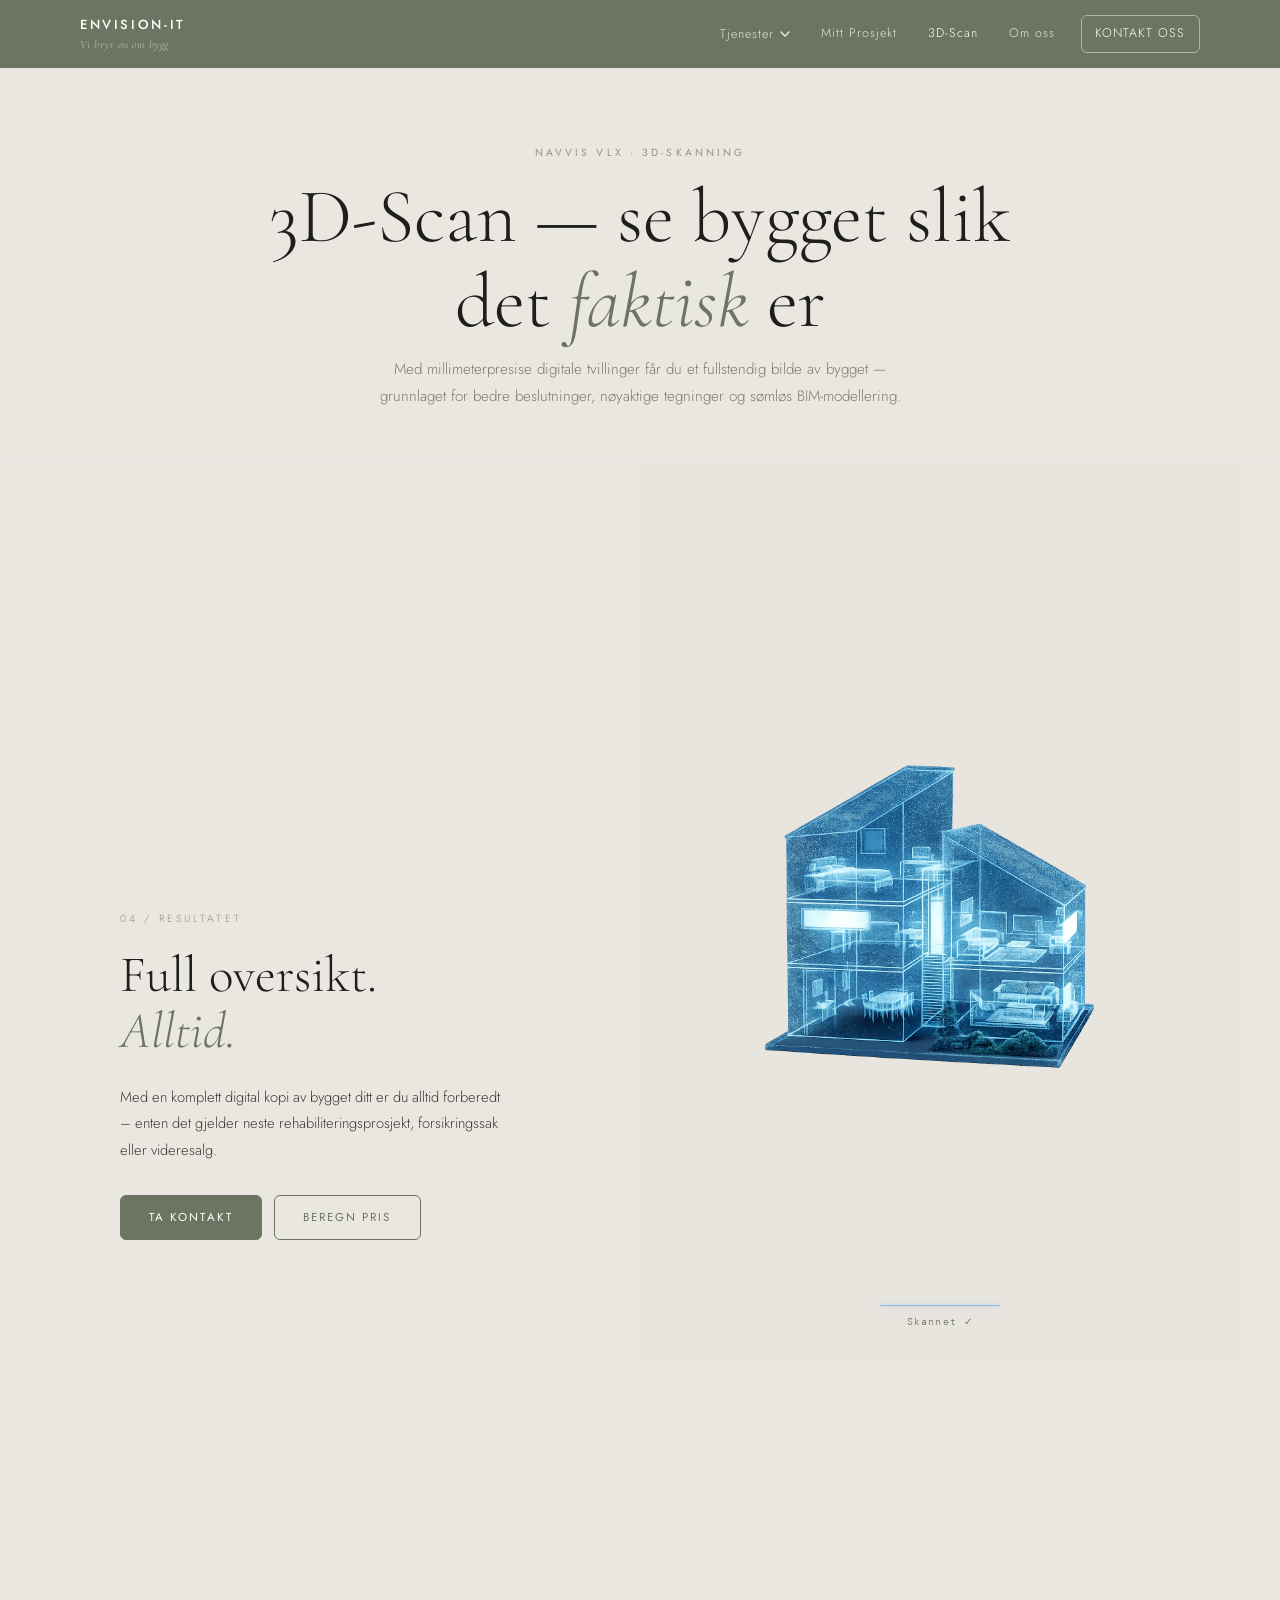
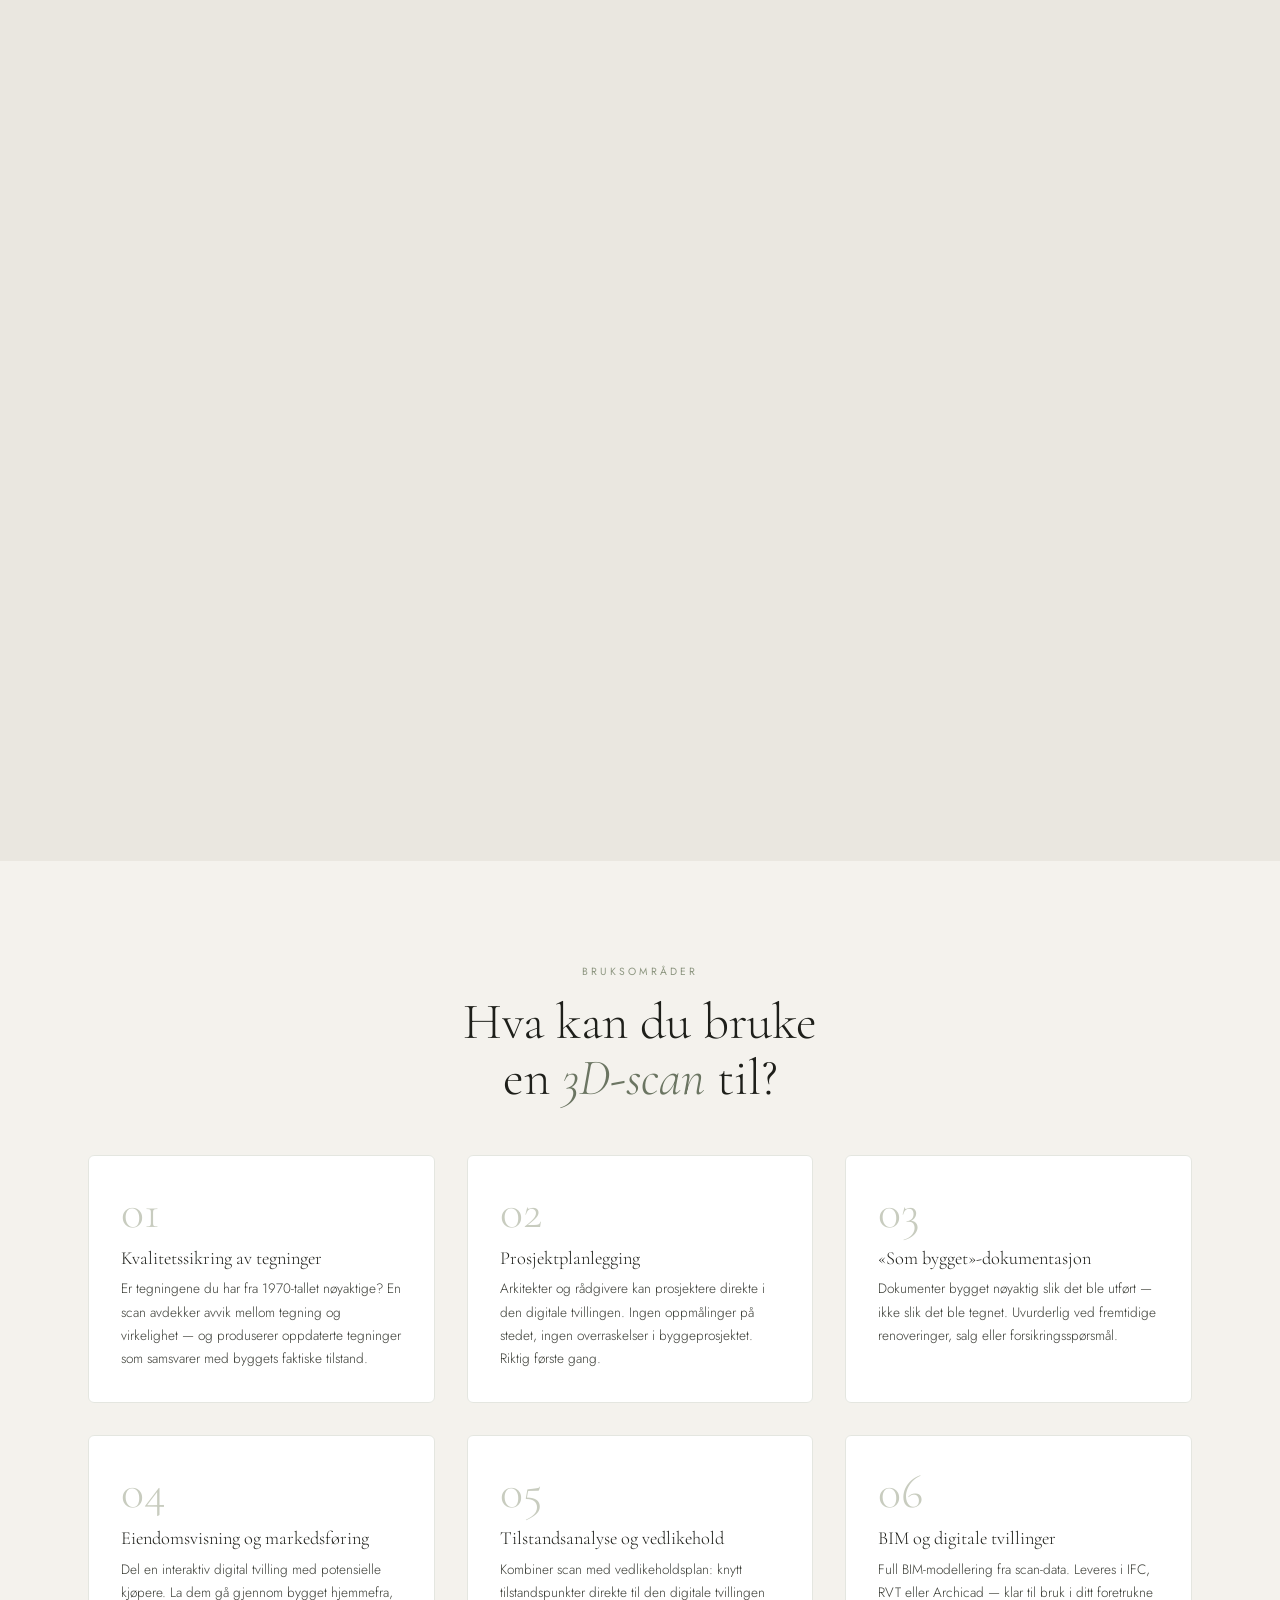
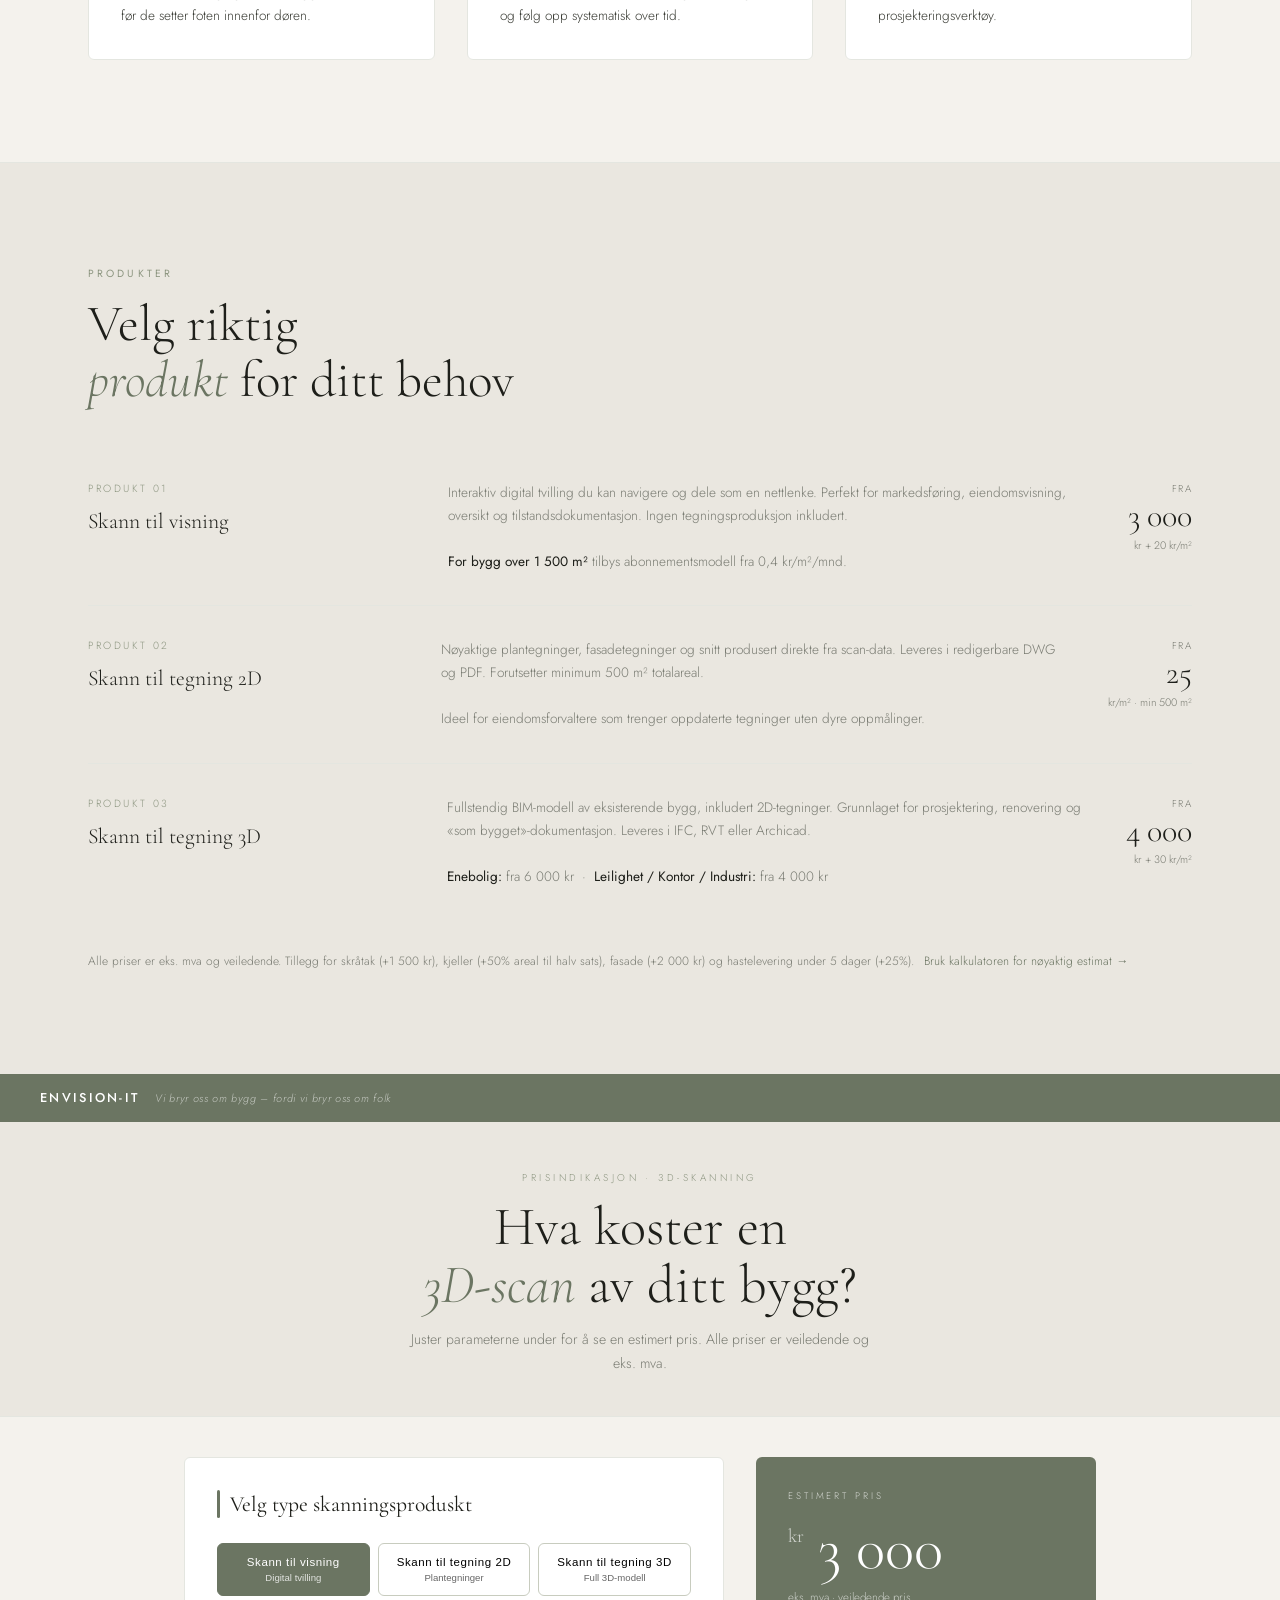
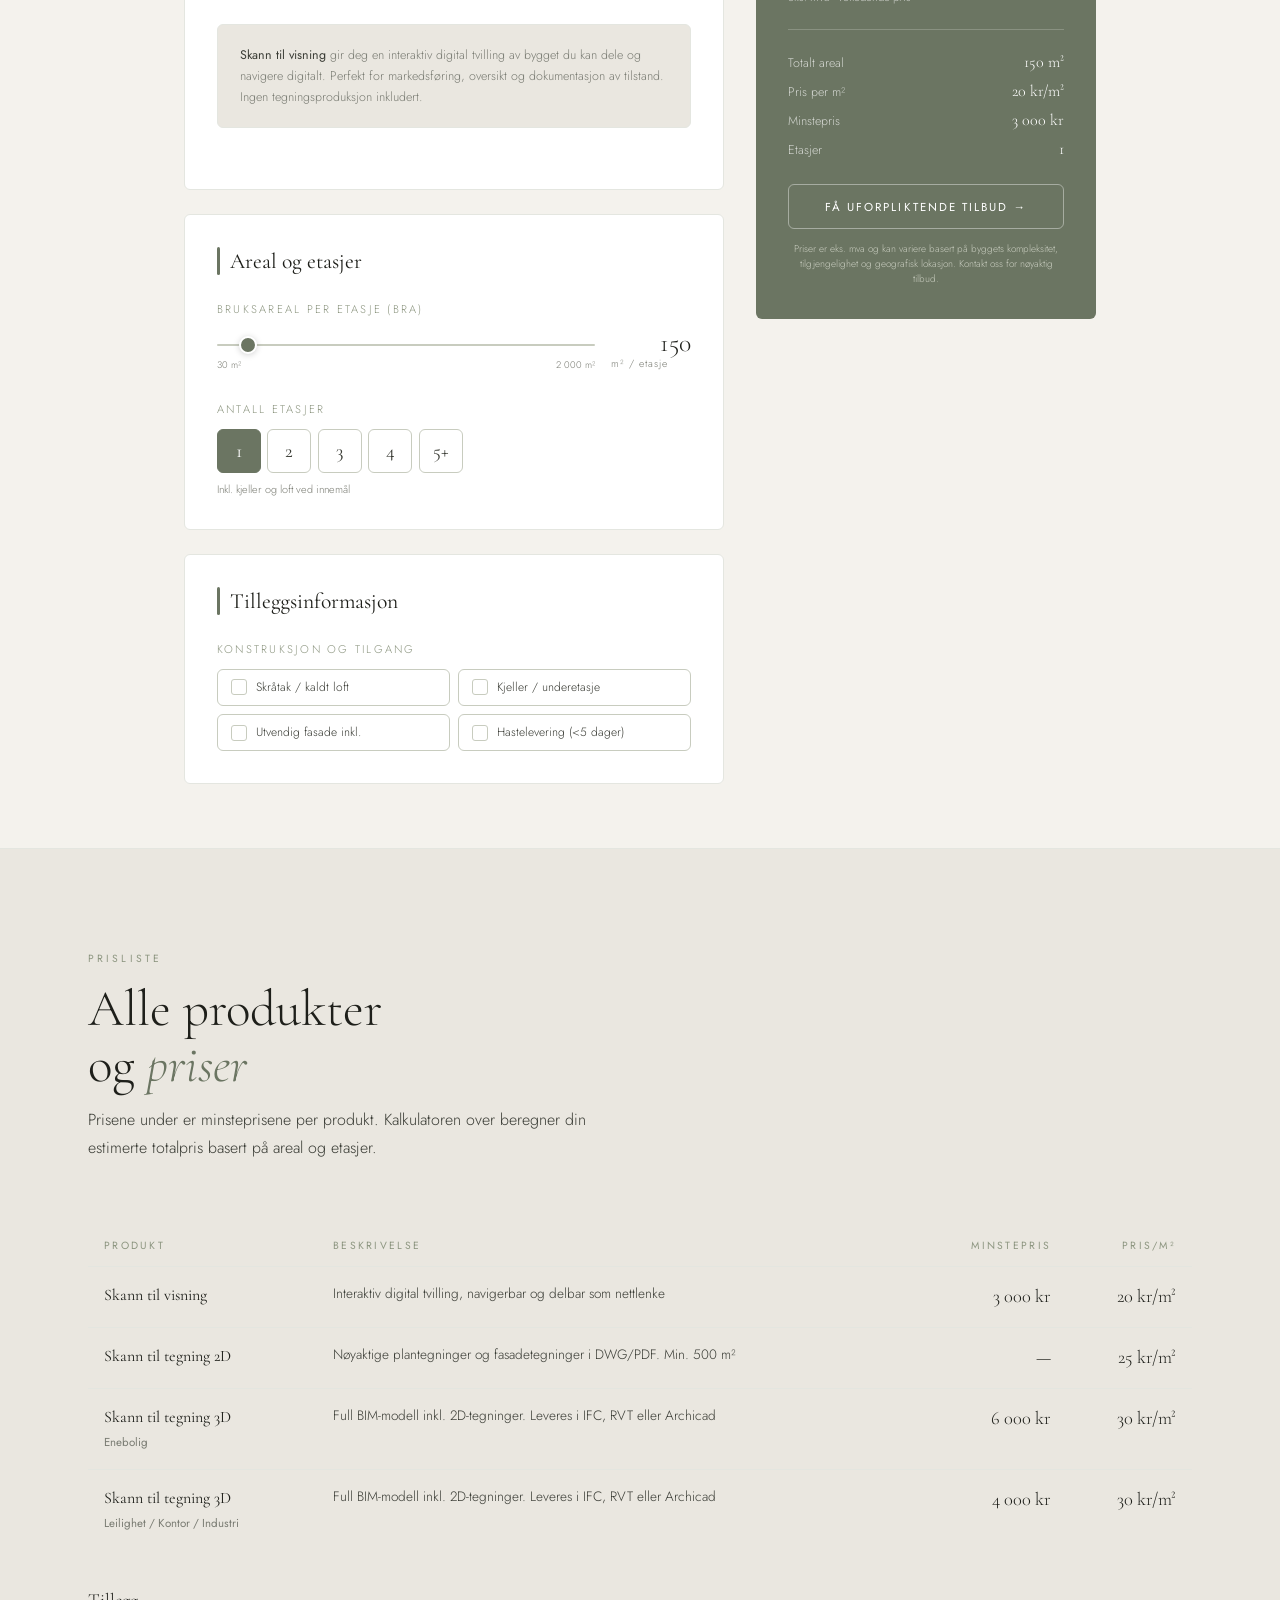
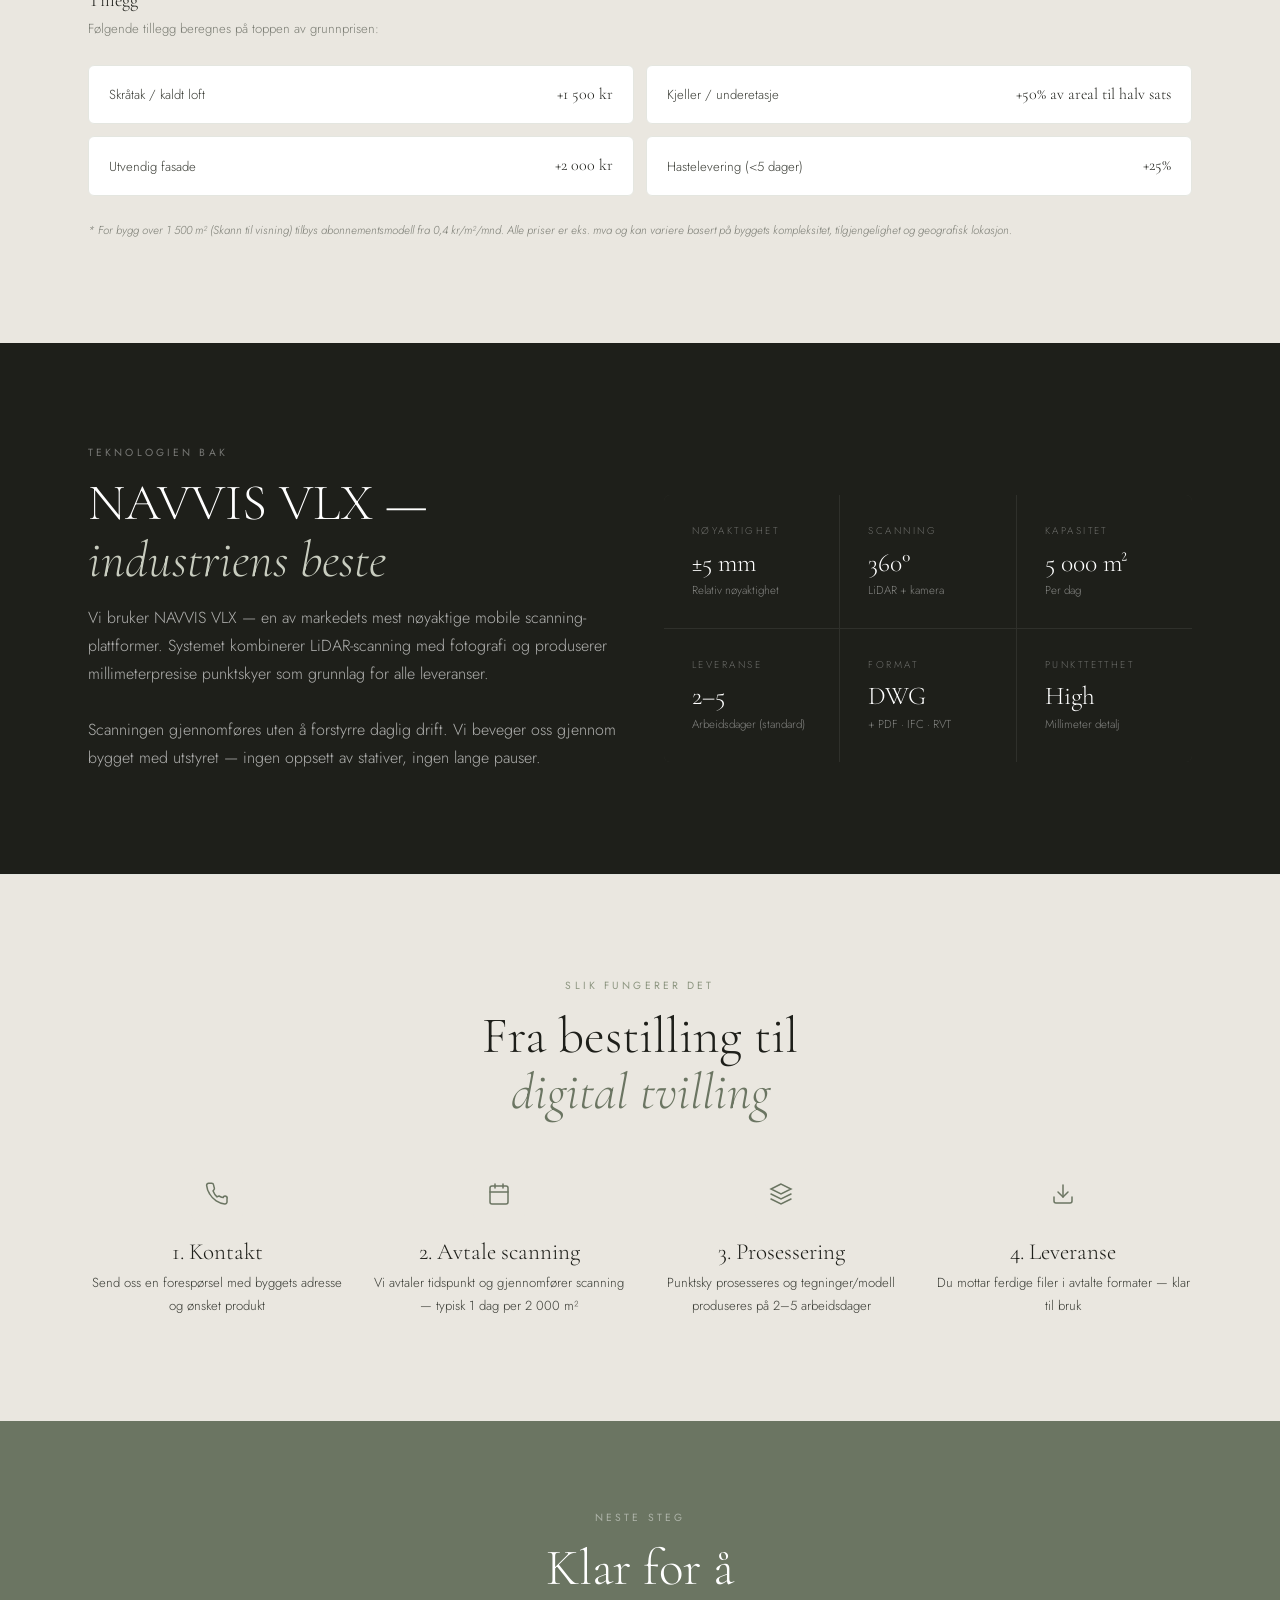
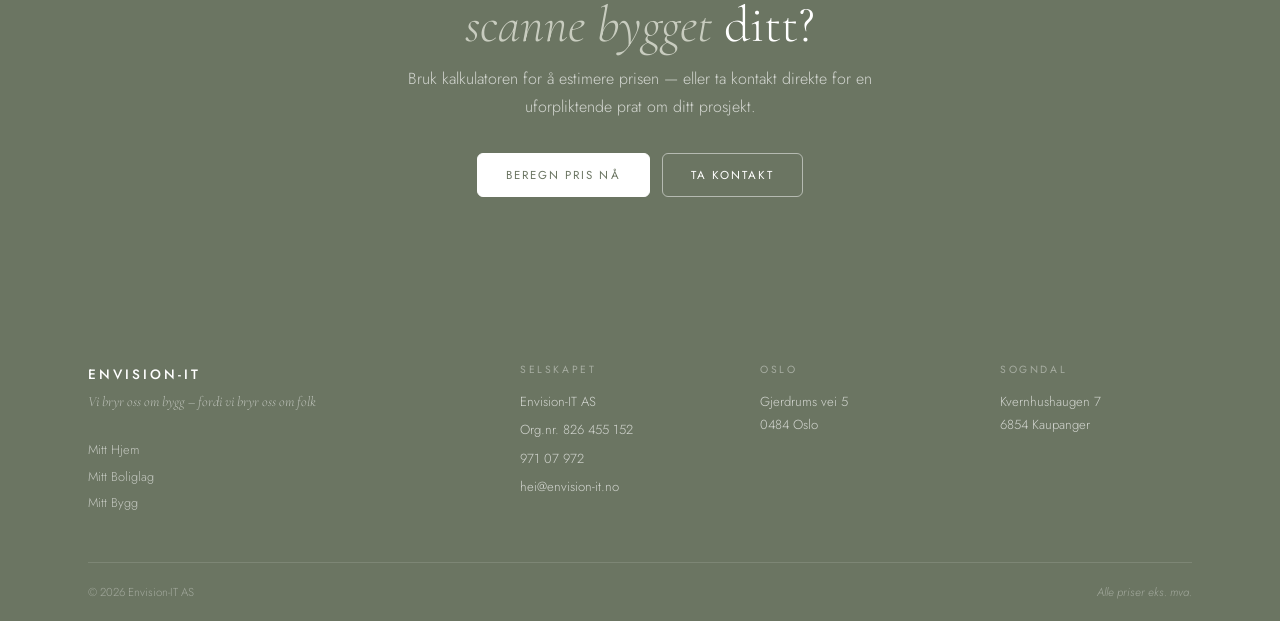
==== 3d-scan.html @ 505b86bf "feat: add mitt-prosjekt.html + 5 site-wide fixes - New full page: /mitt-prosjekt.html (dark hero, 3 " ====
<!DOCTYPE html>
<html lang="no">
<head>
<meta charset="UTF-8">
<meta name="viewport" content="width=device-width, initial-scale=1.0">
<title>3D-Scan — Envision-IT</title>
<meta name="description" content="Envision-IT tilbyr 3D-scanning med NAVVIS VLX — millimeterpresise digitale tvillinger for visning, 2D-tegninger og full BIM-modellering.">
<link rel="canonical" href="https://envision-it.no/3d-scan">
<meta property="og:type" content="website">
<meta property="og:url" content="https://envision-it.no/3d-scan">
<meta property="og:title" content="3D-Scan — Envision-IT">
<meta property="og:description" content="Envision-IT tilbyr 3D-scanning med NAVVIS VLX — millimeterpresise digitale tvillinger for visning, 2D-tegninger og full BIM-modellering.">
<meta property="og:image" content="https://envision-it.no/assets/og-image.jpg">
<link rel="preconnect" href="https://fonts.googleapis.com">
<link rel="preconnect" href="https://fonts.gstatic.com" crossorigin>
<link rel="stylesheet" href="css/global.css">
<style>
body { padding-top: var(--nav-h); }

/* ── PAGE HEADER ─────────────────────────────────────────────── */
.scan-page-header {
  background: var(--cream-dark);
  border-bottom: 1px solid var(--sage-bg);
  padding: clamp(3rem, 6vw, 5rem) var(--gutter) clamp(2rem, 4vw, 3.5rem);
  text-align: center;
}

.scan-page-header h1 { margin-bottom: 0.75rem; }

.scan-page-header p {
  max-width: 560px;
  margin-inline: auto;
  font-size: 0.95rem;
  color: var(--muted);
}

/* ── MORPH / SCROLL SECTION ──────────────────────────────────── */
.morph-section {
  position: relative;
  height: 400vh;
  background: var(--cream-dark);
}

.morph-sticky {
  position: sticky;
  top: 0;
  height: 100vh;
  display: grid;
  grid-template-columns: 1fr 1fr;
  overflow: hidden;
  max-width: 1200px;
  margin-inline: auto;
}

.morph-text {
  display: flex;
  align-items: center;
  padding: 5rem 4rem 5rem 5rem;
  position: relative;
  z-index: 2;
}

.morph-panels { position: relative; width: 100%; }

.morph-panel {
  position: absolute;
  top: 0; left: 0; right: 0;
  opacity: 0;
  transform: translateY(30px);
  transition: opacity 0.6s ease, transform 0.6s ease;
  pointer-events: none;
}

.morph-panel.active {
  opacity: 1;
  transform: translateY(0);
  pointer-events: auto;
}

.morph-step {
  font-size: 0.65rem;
  letter-spacing: 0.3em;
  text-transform: uppercase;
  color: var(--sage-light);
  margin-bottom: 1.2rem;
}

.morph-title {
  font-size: clamp(2rem, 4vw, 3.2rem);
  margin-bottom: 1.5rem;
}

.morph-body {
  font-size: 0.92rem;
  color: var(--mid);
  line-height: 1.8;
  max-width: 380px;
  margin-bottom: 1.5rem;
}

.morph-list {
  list-style: none;
  display: flex;
  flex-direction: column;
  gap: 0.6rem;
}

.morph-list li {
  font-size: 0.85rem;
  color: var(--mid);
  display: flex;
  align-items: flex-start;
  gap: 0.7rem;
  line-height: 1.5;
}

.morph-list li::before {
  content: '→';
  color: var(--sage);
  font-size: 0.8rem;
  flex-shrink: 0;
  margin-top: 0.1rem;
}

.morph-image-side {
  position: relative;
  background: #e8e5df;
  display: flex;
  align-items: center;
  justify-content: center;
  overflow: hidden;
}

.morph-img-wrap {
  position: relative;
  width: 85%;
  max-width: 520px;
  aspect-ratio: 4/3;
}

.morph-img-solid,
.morph-img-cloud {
  position: absolute;
  inset: 0;
  width: 100%;
  height: 100%;
  object-fit: contain;
  border-radius: 4px;
}

.morph-img-solid { opacity: 1; transition: opacity 0.05s linear; }
.morph-img-cloud { opacity: 0; transition: opacity 0.05s linear; }

#scanLine {
  position: absolute;
  left: 0; right: 0;
  height: 6px;
  background: linear-gradient(90deg,
    transparent 0%,
    rgba(100,180,255,0.3) 15%,
    rgba(100,180,255,1) 50%,
    rgba(100,180,255,0.3) 85%,
    transparent 100%);
  box-shadow:
    0 0 8px 2px rgba(100,180,255,0.9),
    0 0 40px 8px rgba(100,180,255,0.5),
    0 0 80px 20px rgba(100,180,255,0.2);
  opacity: 0;
  pointer-events: none;
  z-index: 10;
}
#scanLine::after {
  content: '';
  position: absolute;
  top: 6px; left: 0; right: 0;
  height: 80px;
  background: linear-gradient(180deg, rgba(100,180,255,0.2), transparent);
  pointer-events: none;
}

/* ── SCAN PROGRESS BAR ───────────────────────────────────────── */
.scan-progress {
  position: absolute;
  bottom: 2rem;
  left: 50%;
  transform: translateX(-50%);
  z-index: 4;
  display: flex;
  flex-direction: column;
  align-items: center;
  gap: 0.5rem;
  opacity: 0;
  transition: opacity 0.4s;
  pointer-events: none;
}
.scan-progress.visible { opacity: 1; }
.progress-track {
  width: 120px;
  height: 1px;
  background: rgba(107,117,98,0.3);
  position: relative;
}
.progress-fill {
  height: 100%;
  background: rgba(100,180,255,0.7);
  width: 0%;
  transition: width 0.05s linear;
  box-shadow: 0 0 6px rgba(100,180,255,0.5);
}
.progress-label {
  font-size: 0.6rem;
  letter-spacing: 0.12em;
  color: var(--sage);
  font-family: 'DM Mono', monospace;
}

/* ── POINTCLOUD GLOW KEYFRAME ────────────────────────────────── */
@keyframes cloudGlow {
  0%, 100% { filter: drop-shadow(0 0 12px rgba(100,180,255,0.5)); }
  50%       { filter: drop-shadow(0 0 40px rgba(100,180,255,0.9)); }
}
.morph-img-cloud.active { animation: cloudGlow 3s ease infinite; }

@media (max-width: 860px) {
  .morph-sticky {
    grid-template-columns: 1fr;
    grid-template-rows: auto 1fr;
  }
  .morph-image-side {
    display: flex;
    height: 35vw;
    max-height: 240px;
    order: -1;
    flex-shrink: 0;
  }
  .morph-img-wrap {
    width: 70%;
    max-width: 320px;
  }
  .scan-progress { bottom: 0.5rem; }
  .morph-text { padding: 2rem 1.5rem; }
}

/* ── USE CASES ────────────────────────────────────────────────── */
.use-cases {
  background: var(--cream);
}

.use-case-card {
  background: var(--white);
  border: 1px solid var(--sage-bg);
  border-radius: var(--radius);
  padding: 2rem;
  transition: box-shadow var(--transition), transform var(--transition);
}

.use-case-card:hover {
  box-shadow: 0 8px 32px rgba(30,31,26,0.08);
  transform: translateY(-3px);
}

.use-case-card__number {
  font-family: 'Cormorant Garamond', serif;
  font-size: 3rem;
  font-weight: 300;
  color: var(--sage-pale);
  line-height: 1;
  margin-bottom: 0.75rem;
}

.use-case-card h3 {
  font-size: 1.15rem;
  margin-bottom: 0.6rem;
}

.use-case-card p {
  font-size: 0.85rem;
  line-height: 1.7;
}

/* ── PRODUCTS ─────────────────────────────────────────────────── */
.products-section { background: var(--cream-dark); border-top: 1px solid var(--sage-bg); }

.product-row {
  display: grid;
  grid-template-columns: 1fr 2fr auto;
  align-items: start;
  gap: 1.5rem 2.5rem;
  padding: 2rem 0;
  border-bottom: 1px solid var(--sage-bg);
}
.product-row:last-child { border-bottom: none; }

.product-row__tag {
  font-size: 0.65rem;
  letter-spacing: 0.25em;
  text-transform: uppercase;
  color: var(--sage-light);
  margin-bottom: 0.4rem;
  display: block;
}

.product-row__name {
  font-family: 'Cormorant Garamond', serif;
  font-size: 1.35rem;
  font-weight: 300;
  color: var(--dark);
}

.product-row__desc {
  font-size: 0.85rem;
  color: var(--muted);
  line-height: 1.7;
}

.product-row__price {
  text-align: right;
  flex-shrink: 0;
}

.product-row__price-from {
  font-size: 0.62rem;
  color: var(--muted);
  text-transform: uppercase;
  letter-spacing: 0.15em;
  display: block;
  margin-bottom: 0.2rem;
}

.product-row__price-amount {
  font-family: 'Cormorant Garamond', serif;
  font-size: 2rem;
  font-weight: 300;
  color: var(--dark);
  line-height: 1;
}

.product-row__price-unit {
  font-size: 0.68rem;
  color: var(--muted);
  display: block;
  margin-top: 0.2rem;
}

@media (max-width: 720px) {
  .product-row { grid-template-columns: 1fr; }
  .product-row__price { text-align: left; }
}

/* ── CALCULATOR EMBED ────────────────────────────────────────── */
.calc-section { background: var(--cream); }

.calc-embed {
  width: 100%;
  border: none;
  display: block;
  min-height: 900px;
}

/* ── PRICING TABLE ───────────────────────────────────────────── */
.pricing-table-section { background: var(--cream-dark); border-top: 1px solid var(--sage-bg); }

.pricing-table {
  width: 100%;
  border-collapse: collapse;
  margin-top: 2rem;
  font-size: 0.85rem;
}

.pricing-table th {
  font-family: 'Jost', sans-serif;
  font-size: 0.65rem;
  font-weight: 400;
  letter-spacing: 0.22em;
  text-transform: uppercase;
  color: var(--sage-light);
  padding: 0.75rem 1rem;
  text-align: left;
  border-bottom: 1px solid var(--sage-bg);
}

.pricing-table td {
  padding: 1rem;
  color: var(--mid);
  border-bottom: 1px solid var(--sage-bg);
  vertical-align: top;
  line-height: 1.5;
}

.pricing-table tr:last-child td { border-bottom: none; }

.pricing-table td:first-child {
  font-family: 'Cormorant Garamond', serif;
  font-size: 1rem;
  font-weight: 400;
  color: var(--dark);
  white-space: nowrap;
}

.pricing-table td.price-cell {
  font-family: 'Cormorant Garamond', serif;
  font-size: 1.15rem;
  font-weight: 300;
  color: var(--dark);
  text-align: right;
  white-space: nowrap;
}

.pricing-table tr:hover td { background: rgba(107,117,98,0.04); }

.surcharges {
  margin-top: 1.5rem;
  display: grid;
  grid-template-columns: repeat(2, 1fr);
  gap: 0.75rem;
}

.surcharge-item {
  background: var(--white);
  border: 1px solid var(--sage-bg);
  border-radius: var(--radius);
  padding: 1rem 1.25rem;
  display: flex;
  justify-content: space-between;
  align-items: center;
}

.surcharge-item__label { font-size: 0.82rem; color: var(--mid); }
.surcharge-item__value { font-family: 'Cormorant Garamond', serif; font-size: 1rem; color: var(--dark); }

@media (max-width: 640px) {
  .pricing-table { font-size: 0.78rem; }
  .pricing-table th, .pricing-table td { padding: 0.75rem 0.5rem; }
  .surcharges { grid-template-columns: 1fr; }
}

/* ── TECH SECTION ─────────────────────────────────────────────── */
.tech-section { background: var(--dark); }

.tech-spec-grid {
  display: grid;
  grid-template-columns: repeat(3, 1fr);
  gap: 1px;
  background: rgba(255,255,255,0.08);
  border-radius: var(--radius);
  overflow: hidden;
  margin-top: 2.5rem;
}

.tech-spec {
  background: var(--dark);
  padding: 1.75rem;
}

.tech-spec__label {
  font-size: 0.62rem;
  letter-spacing: 0.25em;
  text-transform: uppercase;
  color: rgba(255,255,255,0.35);
  margin-bottom: 0.6rem;
  display: block;
}

.tech-spec__value {
  font-family: 'Cormorant Garamond', serif;
  font-size: 1.6rem;
  font-weight: 300;
  color: var(--white);
  line-height: 1.1;
}

.tech-spec__note {
  font-size: 0.72rem;
  color: rgba(255,255,255,0.45);
  margin-top: 0.3rem;
}

@media (max-width: 720px) { .tech-spec-grid { grid-template-columns: 1fr; } }

/* ── CTA ──────────────────────────────────────────────────────── */
.scan-cta {
  background: var(--sage);
  text-align: center;
  padding-block: clamp(3.5rem, 7vw, 6rem);
}

.scan-cta h2 { color: var(--white); margin-bottom: 0.75rem; }
.scan-cta p  { color: rgba(255,255,255,0.7); margin-bottom: 2rem; max-width: 520px; margin-inline: auto; }
</style>
</head>
<body>
<a class="skip-link" href="#main-content">Hopp til innhold</a>

<!-- NAV (inline) -->
<nav class="site-nav" role="navigation" aria-label="Hovedmeny">
  <div class="site-nav__inner" style="max-width:1200px;margin:0 auto;padding:0 2.5rem">
    <a href="/" class="site-nav__brand" aria-label="Envision-IT – hjem">
      <span class="site-nav__brand-name">ENVISION-IT</span>
      <span class="site-nav__brand-tagline">Vi bryr oss om bygg</span>
    </a>
    <div class="site-nav__links" role="list">
      <div class="site-nav__dropdown" role="listitem">
        <button class="site-nav__link site-nav__link--dropdown" aria-haspopup="true">
          Tjenester
          <svg width="10" height="6" viewBox="0 0 10 6" fill="none" aria-hidden="true"><path d="M1 1l4 4 4-4" stroke="currentColor" stroke-width="1.5" stroke-linecap="round"/></svg>
        </button>
        <div class="site-nav__dropdown-panel" role="menu">
          <a href="/mitt-hjem.html"     class="site-nav__dropdown-item" data-nav-link role="menuitem"><span class="site-nav__dropdown-title">Mitt Hjem</span><span class="site-nav__dropdown-sub">Privatpersoner</span></a>
          <a href="/mitt-boliglag.html" class="site-nav__dropdown-item" data-nav-link role="menuitem"><span class="site-nav__dropdown-title">Mitt Boliglag</span><span class="site-nav__dropdown-sub">Borettslag og sameier</span></a>
          <a href="/mitt-bygg.html"     class="site-nav__dropdown-item" data-nav-link role="menuitem"><span class="site-nav__dropdown-title">Mitt Bygg</span><span class="site-nav__dropdown-sub">Bedrifter og offentlig</span></a>
        </div>
      </div>
      <a href="/mitt-prosjekt.html" class="site-nav__link" data-nav-link>Mitt Prosjekt</a>
      <a href="/3d-scan.html" class="site-nav__link nav-active" data-nav-link>3D-Scan</a>
      <a href="/om-oss.html"  class="site-nav__link" data-nav-link>Om oss</a>
      <a href="/kontakt.html" class="site-nav__link site-nav__link--cta btn-outline" data-nav-link>Kontakt oss</a>
    </div>
    <button class="site-nav__hamburger" id="nav-toggle" aria-label="Åpne meny"><span></span><span></span><span></span></button>
  </div>
</nav>
<div class="site-nav__drawer" id="nav-drawer" role="dialog" aria-modal="true" aria-label="Mobilmeny">
  <div class="site-nav__drawer-inner">
    <div class="site-nav__drawer-header">
      <span class="site-nav__brand-name" style="color:var(--white)">ENVISION-IT</span>
      <button class="site-nav__drawer-close" id="nav-drawer-close" aria-label="Lukk meny"><svg width="20" height="20" viewBox="0 0 20 20" fill="none" aria-hidden="true"><path d="M4 4l12 12M16 4L4 16" stroke="currentColor" stroke-width="1.5" stroke-linecap="round"/></svg></button>
    </div>
    <nav class="site-nav__drawer-links">
      <span class="site-nav__drawer-section">Tjenester</span>
      <a href="/mitt-hjem.html"     class="site-nav__drawer-link" data-nav-link>Mitt Hjem</a>
      <a href="/mitt-boliglag.html" class="site-nav__drawer-link" data-nav-link>Mitt Boliglag</a>
      <a href="/mitt-bygg.html"     class="site-nav__drawer-link" data-nav-link>Mitt Bygg</a>
      <a href="/mitt-prosjekt.html" class="site-nav__drawer-link" data-nav-link>Mitt Prosjekt</a>
      <span class="site-nav__drawer-section" style="margin-top:1rem">Verktøy</span>
      <a href="/3d-scan.html"  class="site-nav__drawer-link nav-active" data-nav-link>3D-Scan</a>
      <span class="site-nav__drawer-section" style="margin-top:1rem">Selskapet</span>
      <a href="/om-oss.html"  class="site-nav__drawer-link" data-nav-link>Om oss</a>
      <a href="/kontakt.html" class="site-nav__drawer-link site-nav__drawer-link--cta" data-nav-link>Kontakt oss</a>
    </nav>
    <div class="site-nav__drawer-contact">
      <a href="tel:97107972">971 07 972</a>
      <a href="mailto:hei@envision-it.no">hei@envision-it.no</a>
    </div>
  </div>
</div>

<!-- ═══════════════ MAIN CONTENT ══════════════════════════════ -->
<main id="main-content">

  <!-- ── PAGE HEADER ───────────────────────────────────────────── -->
  <header class="scan-page-header">
    <span class="eyebrow reveal">NAVVIS VLX · 3D-Skanning</span>
    <h1 class="reveal reveal-delay-1">3D-Scan — se bygget slik<br>det <em>faktisk</em> er</h1>
    <p class="reveal reveal-delay-2">Med millimeterpresise digitale tvillinger får du et fullstendig bilde av bygget — grunnlaget for bedre beslutninger, nøyaktige tegninger og sømløs BIM-modellering.</p>
  </header>

  <!-- ── SCROLL MORPH SECTION ──────────────────────────────────── -->
  <section class="morph-section" id="scanSection" aria-label="Se bygget slik det faktisk er">
    <div class="morph-sticky">

      <!-- LEFT TEXT PANELS -->
      <div class="morph-text">
        <div class="morph-panels">

          <div class="morph-panel active" data-panel="0">
            <div class="morph-step">01 / Utgangspunkt</div>
            <h2 class="morph-title">Se bygget slik<br>det <em>faktisk er</em></h2>
            <p class="morph-body">Du kjenner bygget ditt – men vet du virkelig hva som skjuler seg bak fasaden? Nøyaktige mål, konstruksjonsdetaljer og tilstand er sjelden tilgjengelig i ett og samme dokument.</p>
          </div>

          <div class="morph-panel" data-panel="1">
            <div class="morph-step">02 / Scanning</div>
            <h2 class="morph-title">Vi skanner<br><em>alt</em></h2>
            <p class="morph-body">Vår NAVVIS VLX 3D-skanner fanger millioner av punkter per sekund. Vegger, tak, gulv, rør og konstruksjoner – ingenting går ubemerket.</p>
            <ul class="morph-list">
              <li>Millimeterpresisjon i alle dimensjoner</li>
              <li>Innvendig og utvendig dokumentasjon</li>
              <li>Digital tvilling av hele bygget</li>
            </ul>
          </div>

          <div class="morph-panel" data-panel="2">
            <div class="morph-step">03 / Innsikt</div>
            <h2 class="morph-title">Fra punktsky<br>til beslutning</h2>
            <p class="morph-body">Punktskyen blir grunnlag for tegninger, vedlikeholdsplan og prosjektgjennomføring. Du får et objektivt og sporbart bilde av byggets faktiske tilstand.</p>
            <ul class="morph-list">
              <li>Kvalitetssikring av eksisterende tegninger</li>
              <li>Avdekker skjevheter og høydeforskjeller</li>
              <li>«Som bygget»-dokumentasjon</li>
            </ul>
          </div>

          <div class="morph-panel" data-panel="3">
            <div class="morph-step">04 / Resultatet</div>
            <h2 class="morph-title">Full oversikt.<br><em>Alltid.</em></h2>
            <p class="morph-body">Med en komplett digital kopi av bygget ditt er du alltid forberedt – enten det gjelder neste rehabiliteringsprosjekt, forsikringssak eller videresalg.</p>
            <div style="margin-top:2rem;display:flex;gap:0.75rem;flex-wrap:wrap">
              <a href="/kontakt.html" class="btn-solid">Ta kontakt</a>
              <a href="#kalkulator" class="btn-outline">Beregn pris</a>
            </div>
          </div>

        </div>
      </div>

      <!-- RIGHT IMAGE STAGE -->
      <div class="morph-image-side" id="morphStage">
        <div class="morph-img-wrap">
          <img class="morph-img-solid" src="./assets/ENVISION-IT_HUS.png" alt="Bygg solid" />
          <img class="morph-img-cloud" src="./assets/pointcloud001.png" alt="Bygg punktsky" />
        </div>
        <div id="scanLine"></div>
        <div class="scan-progress" id="scanProgress">
          <div class="progress-track"><div class="progress-fill" id="progressFill"></div></div>
          <div class="progress-label" id="progressLabel">Scanning…</div>
        </div>
      </div>

    </div>
  </section>

  <!-- ── USE CASES ─────────────────────────────────────────────── -->
  <section class="use-cases section" id="bruksomrader" aria-label="Bruksområder">
    <div class="container">
      <div class="text-center mb-md reveal">
        <span class="eyebrow">Bruksområder</span>
        <h2>Hva kan du bruke<br>en <em>3D-scan</em> til?</h2>
      </div>
      <div class="three-col" style="margin-top:3rem">

        <div class="use-case-card reveal reveal-delay-1">
          <div class="use-case-card__number">01</div>
          <h3>Kvalitetssikring av tegninger</h3>
          <p>Er tegningene du har fra 1970-tallet nøyaktige? En scan avdekker avvik mellom tegning og virkelighet — og produserer oppdaterte tegninger som samsvarer med byggets faktiske tilstand.</p>
        </div>

        <div class="use-case-card reveal reveal-delay-2">
          <div class="use-case-card__number">02</div>
          <h3>Prosjektplanlegging</h3>
          <p>Arkitekter og rådgivere kan prosjektere direkte i den digitale tvillingen. Ingen oppmålinger på stedet, ingen overraskelser i byggeprosjektet. Riktig første gang.</p>
        </div>

        <div class="use-case-card reveal reveal-delay-3">
          <div class="use-case-card__number">03</div>
          <h3>«Som bygget»-dokumentasjon</h3>
          <p>Dokumenter bygget nøyaktig slik det ble utført — ikke slik det ble tegnet. Uvurderlig ved fremtidige renoveringer, salg eller forsikringsspørsmål.</p>
        </div>

        <div class="use-case-card reveal reveal-delay-1">
          <div class="use-case-card__number">04</div>
          <h3>Eiendomsvisning og markedsføring</h3>
          <p>Del en interaktiv digital tvilling med potensielle kjøpere. La dem gå gjennom bygget hjemmefra, før de setter foten innenfor døren.</p>
        </div>

        <div class="use-case-card reveal reveal-delay-2">
          <div class="use-case-card__number">05</div>
          <h3>Tilstandsanalyse og vedlikehold</h3>
          <p>Kombiner scan med vedlikeholdsplan: knytt tilstandspunkter direkte til den digitale tvillingen og følg opp systematisk over tid.</p>
        </div>

        <div class="use-case-card reveal reveal-delay-3">
          <div class="use-case-card__number">06</div>
          <h3>BIM og digitale tvillinger</h3>
          <p>Full BIM-modellering fra scan-data. Leveres i IFC, RVT eller Archicad — klar til bruk i ditt foretrukne prosjekteringsverktøy.</p>
        </div>

      </div>
    </div>
  </section>

  <!-- ── PRODUCTS ──────────────────────────────────────────────── -->
  <section class="products-section section" id="produkter" aria-label="Skanningsprodukter">
    <div class="container">
      <div class="reveal">
        <span class="eyebrow">Produkter</span>
        <h2>Velg riktig<br><em>produkt</em> for ditt behov</h2>
      </div>
      <div style="margin-top:2.5rem">

        <div class="product-row reveal">
          <div>
            <span class="product-row__tag">Produkt 01</span>
            <div class="product-row__name">Skann til visning</div>
          </div>
          <div>
            <p class="product-row__desc">
              Interaktiv digital tvilling du kan navigere og dele som en nettlenke. Perfekt for markedsføring,
              eiendomsvisning, oversikt og tilstandsdokumentasjon. Ingen tegningsproduksjon inkludert.
              <br><br>
              <strong style="font-weight:400;color:var(--dark)">For bygg over 1 500 m²</strong> tilbys abonnementsmodell fra 0,4 kr/m²/mnd.
            </p>
          </div>
          <div class="product-row__price">
            <span class="product-row__price-from">Fra</span>
            <span class="product-row__price-amount">3 000</span>
            <span class="product-row__price-unit">kr + 20 kr/m²</span>
          </div>
        </div>

        <div class="product-row reveal">
          <div>
            <span class="product-row__tag">Produkt 02</span>
            <div class="product-row__name">Skann til tegning 2D</div>
          </div>
          <div>
            <p class="product-row__desc">
              Nøyaktige plantegninger, fasadetegninger og snitt produsert direkte fra scan-data.
              Leveres i redigerbare DWG og PDF. Forutsetter minimum 500 m² totalareal.
              <br><br>
              Ideel for eiendomsforvaltere som trenger oppdaterte tegninger uten dyre oppmålinger.
            </p>
          </div>
          <div class="product-row__price">
            <span class="product-row__price-from">Fra</span>
            <span class="product-row__price-amount">25</span>
            <span class="product-row__price-unit">kr/m² · min 500 m²</span>
          </div>
        </div>

        <div class="product-row reveal">
          <div>
            <span class="product-row__tag">Produkt 03</span>
            <div class="product-row__name">Skann til tegning 3D</div>
          </div>
          <div>
            <p class="product-row__desc">
              Fullstendig BIM-modell av eksisterende bygg, inkludert 2D-tegninger. Grunnlaget for prosjektering,
              renovering og «som bygget»-dokumentasjon. Leveres i IFC, RVT eller Archicad.
              <br><br>
              <strong style="font-weight:400;color:var(--dark)">Enebolig:</strong> fra 6 000 kr &nbsp;·&nbsp;
              <strong style="font-weight:400;color:var(--dark)">Leilighet / Kontor / Industri:</strong> fra 4 000 kr
            </p>
          </div>
          <div class="product-row__price">
            <span class="product-row__price-from">Fra</span>
            <span class="product-row__price-amount">4 000</span>
            <span class="product-row__price-unit">kr + 30 kr/m²</span>
          </div>
        </div>

      </div>
      <div style="margin-top:2rem;font-size:0.75rem;color:var(--muted)">
        Alle priser er eks. mva og veiledende. Tillegg for skråtak (+1 500 kr), kjeller (+50% areal til halv sats), fasade (+2 000 kr) og hastelevering under 5 dager (+25%).
        <a href="#kalkulator" style="color:var(--sage);text-decoration:none;margin-left:0.4rem">Bruk kalkulatoren for nøyaktig estimat →</a>
      </div>
    </div>
  </section>

  <!-- ── CALCULATOR EMBED ─────────────────────────────────────── -->
  <section class="calc-section" id="kalkulator" aria-label="Priskalkulator">
    <iframe
      id="calcFrame"
      class="calc-embed"
      src="functions/priskalkulatorscan.html"
      title="Priskalkulator for 3D-scanning"
      loading="eager"
      scrolling="no">
    </iframe>
  </section>

  <!-- ── PRICING TABLE ────────────────────────────────────────── -->
  <section class="pricing-table-section section" aria-label="Prisliste">
    <div class="container">
      <div class="reveal">
        <span class="eyebrow">Prisliste</span>
        <h2>Alle produkter<br>og <em>priser</em></h2>
        <p style="margin-top:0.75rem;max-width:560px">Prisene under er minsteprisene per produkt. Kalkulatoren over beregner din estimerte totalpris basert på areal og etasjer.</p>
      </div>

      <div style="overflow-x:auto;margin-top:2rem" class="reveal reveal-delay-1">
        <table class="pricing-table">
          <thead>
            <tr>
              <th>Produkt</th>
              <th>Beskrivelse</th>
              <th style="text-align:right">Minstepris</th>
              <th style="text-align:right">Pris/m²</th>
            </tr>
          </thead>
          <tbody>
            <tr>
              <td>Skann til visning</td>
              <td>Interaktiv digital tvilling, navigerbar og delbar som nettlenke</td>
              <td class="price-cell">3 000 kr</td>
              <td class="price-cell">20 kr/m²</td>
            </tr>
            <tr>
              <td>Skann til tegning 2D</td>
              <td>Nøyaktige plantegninger og fasadetegninger i DWG/PDF. Min. 500 m²</td>
              <td class="price-cell">—</td>
              <td class="price-cell">25 kr/m²</td>
            </tr>
            <tr>
              <td>Skann til tegning 3D<br><span style="font-size:0.72rem;color:var(--muted);font-family:'Jost',sans-serif">Enebolig</span></td>
              <td>Full BIM-modell inkl. 2D-tegninger. Leveres i IFC, RVT eller Archicad</td>
              <td class="price-cell">6 000 kr</td>
              <td class="price-cell">30 kr/m²</td>
            </tr>
            <tr>
              <td>Skann til tegning 3D<br><span style="font-size:0.72rem;color:var(--muted);font-family:'Jost',sans-serif">Leilighet / Kontor / Industri</span></td>
              <td>Full BIM-modell inkl. 2D-tegninger. Leveres i IFC, RVT eller Archicad</td>
              <td class="price-cell">4 000 kr</td>
              <td class="price-cell">30 kr/m²</td>
            </tr>
          </tbody>
        </table>
      </div>

      <div style="margin-top:2.5rem" class="reveal reveal-delay-2">
        <h3 style="font-size:1.15rem;margin-bottom:0.5rem">Tillegg</h3>
        <p style="font-size:0.82rem;color:var(--muted);margin-bottom:1rem">Følgende tillegg beregnes på toppen av grunnprisen:</p>
        <div class="surcharges">
          <div class="surcharge-item">
            <span class="surcharge-item__label">Skråtak / kaldt loft</span>
            <span class="surcharge-item__value">+1 500 kr</span>
          </div>
          <div class="surcharge-item">
            <span class="surcharge-item__label">Kjeller / underetasje</span>
            <span class="surcharge-item__value">+50% av areal til halv sats</span>
          </div>
          <div class="surcharge-item">
            <span class="surcharge-item__label">Utvendig fasade</span>
            <span class="surcharge-item__value">+2 000 kr</span>
          </div>
          <div class="surcharge-item">
            <span class="surcharge-item__label">Hastelevering (&lt;5 dager)</span>
            <span class="surcharge-item__value">+25%</span>
          </div>
        </div>
      </div>

      <p style="font-size:0.72rem;color:var(--muted);margin-top:1.5rem;font-style:italic" class="reveal">
        * For bygg over 1 500 m² (Skann til visning) tilbys abonnementsmodell fra 0,4 kr/m²/mnd.
        Alle priser er eks. mva og kan variere basert på byggets kompleksitet, tilgjengelighet og geografisk lokasjon.
      </p>
    </div>
  </section>

  <!-- ── TECHNOLOGY ─────────────────────────────────────────────── -->
  <section class="tech-section section" aria-label="Teknologi">
    <div class="container">
      <div class="split-50-50">
        <div class="reveal">
          <span class="eyebrow" style="color:rgba(255,255,255,0.4)">Teknologien bak</span>
          <h2 style="color:var(--white)">NAVVIS VLX — <em style="color:var(--sage-pale)">industriens beste</em></h2>
          <p style="color:rgba(255,255,255,0.65);margin-top:1rem;margin-bottom:1.75rem">
            Vi bruker NAVVIS VLX — en av markedets mest nøyaktige mobile scanning-plattformer.
            Systemet kombinerer LiDAR-scanning med fotografi og produserer millimeterpresise
            punktskyer som grunnlag for alle leveranser.
          </p>
          <p style="color:rgba(255,255,255,0.65)">
            Scanningen gjennomføres uten å forstyrre daglig drift. Vi beveger oss gjennom bygget
            med utstyret — ingen oppsett av stativer, ingen lange pauser.
          </p>
        </div>
        <div class="tech-spec-grid reveal reveal-delay-2">
          <div class="tech-spec">
            <span class="tech-spec__label">Nøyaktighet</span>
            <div class="tech-spec__value">±5 mm</div>
            <div class="tech-spec__note">Relativ nøyaktighet</div>
          </div>
          <div class="tech-spec">
            <span class="tech-spec__label">Scanning</span>
            <div class="tech-spec__value">360°</div>
            <div class="tech-spec__note">LiDAR + kamera</div>
          </div>
          <div class="tech-spec">
            <span class="tech-spec__label">Kapasitet</span>
            <div class="tech-spec__value">5 000 m²</div>
            <div class="tech-spec__note">Per dag</div>
          </div>
          <div class="tech-spec">
            <span class="tech-spec__label">Leveranse</span>
            <div class="tech-spec__value">2–5</div>
            <div class="tech-spec__note">Arbeidsdager (standard)</div>
          </div>
          <div class="tech-spec">
            <span class="tech-spec__label">Format</span>
            <div class="tech-spec__value">DWG</div>
            <div class="tech-spec__note">+ PDF · IFC · RVT</div>
          </div>
          <div class="tech-spec">
            <span class="tech-spec__label">Punkttetthet</span>
            <div class="tech-spec__value">High</div>
            <div class="tech-spec__note">Millimeter detalj</div>
          </div>
        </div>
      </div>
    </div>
  </section>

  <!-- ── PROCESS ────────────────────────────────────────────────── -->
  <section class="section bg-cream-dark" style="border-top:1px solid var(--sage-bg)" aria-label="Prosessen">
    <div class="container">
      <div class="text-center reveal">
        <span class="eyebrow">Slik fungerer det</span>
        <h2>Fra bestilling til<br><em>digital tvilling</em></h2>
      </div>
      <div class="four-col" style="margin-top:3rem">

        <div class="reveal reveal-delay-1" style="text-align:center">
          <div class="icon-box" style="margin-inline:auto">
            <svg width="24" height="24" viewBox="0 0 24 24" fill="none" stroke="currentColor" stroke-width="1.5" stroke-linecap="round" aria-hidden="true">
              <path d="M22 16.92v3a2 2 0 0 1-2.18 2 19.79 19.79 0 0 1-8.63-3.07A19.5 19.5 0 0 1 4.69 12a19.79 19.79 0 0 1-3.07-8.67A2 2 0 0 1 3.6 1.26h3a2 2 0 0 1 2 1.72 12.84 12.84 0 0 0 .7 2.81 2 2 0 0 1-.45 2.11L8.09 8.91A16 16 0 0 0 12 14.9l1.27-.63a2 2 0 0 1 2.11.45 12.84 12.84 0 0 0 2.81.7A2 2 0 0 1 22 16.92z"/>
            </svg>
          </div>
          <h4 style="margin-bottom:0.4rem">1. Kontakt</h4>
          <p style="font-size:0.82rem">Send oss en forespørsel med byggets adresse og ønsket produkt</p>
        </div>

        <div class="reveal reveal-delay-2" style="text-align:center">
          <div class="icon-box" style="margin-inline:auto">
            <svg width="24" height="24" viewBox="0 0 24 24" fill="none" stroke="currentColor" stroke-width="1.5" stroke-linecap="round" aria-hidden="true">
              <rect x="3" y="4" width="18" height="18" rx="2"/><line x1="16" y1="2" x2="16" y2="6"/><line x1="8" y1="2" x2="8" y2="6"/><line x1="3" y1="10" x2="21" y2="10"/>
            </svg>
          </div>
          <h4 style="margin-bottom:0.4rem">2. Avtale scanning</h4>
          <p style="font-size:0.82rem">Vi avtaler tidspunkt og gjennomfører scanning — typisk 1 dag per 2 000 m²</p>
        </div>

        <div class="reveal reveal-delay-3" style="text-align:center">
          <div class="icon-box" style="margin-inline:auto">
            <svg width="24" height="24" viewBox="0 0 24 24" fill="none" stroke="currentColor" stroke-width="1.5" stroke-linecap="round" aria-hidden="true">
              <polygon points="12 2 2 7 12 12 22 7 12 2"/><polyline points="2 17 12 22 22 17"/><polyline points="2 12 12 17 22 12"/>
            </svg>
          </div>
          <h4 style="margin-bottom:0.4rem">3. Prosessering</h4>
          <p style="font-size:0.82rem">Punktsky prosesseres og tegninger/modell produseres på 2–5 arbeidsdager</p>
        </div>

        <div class="reveal reveal-delay-1" style="text-align:center">
          <div class="icon-box" style="margin-inline:auto">
            <svg width="24" height="24" viewBox="0 0 24 24" fill="none" stroke="currentColor" stroke-width="1.5" stroke-linecap="round" aria-hidden="true">
              <path d="M21 15v4a2 2 0 0 1-2 2H5a2 2 0 0 1-2-2v-4"/><polyline points="7 10 12 15 17 10"/><line x1="12" y1="15" x2="12" y2="3"/>
            </svg>
          </div>
          <h4 style="margin-bottom:0.4rem">4. Leveranse</h4>
          <p style="font-size:0.82rem">Du mottar ferdige filer i avtalte formater — klar til bruk</p>
        </div>

      </div>
    </div>
  </section>

  <!-- ── CTA ────────────────────────────────────────────────────── -->
  <section class="scan-cta" aria-label="Bestill 3D-scan">
    <div class="container" style="max-width:700px">
      <span class="eyebrow reveal" style="color:rgba(255,255,255,0.45)">Neste steg</span>
      <h2 class="reveal reveal-delay-1">Klar for å<br><em style="color:var(--sage-pale)">scanne bygget</em> ditt?</h2>
      <p class="reveal reveal-delay-2">Bruk kalkulatoren for å estimere prisen — eller ta kontakt direkte for en uforpliktende prat om ditt prosjekt.</p>
      <div class="flex flex-center gap-sm flex-wrap reveal reveal-delay-3">
        <a href="#kalkulator"  class="btn-solid" style="background:var(--white);color:var(--sage);border-color:var(--white)">Beregn pris nå</a>
        <a href="/kontakt.html" class="btn-light">Ta kontakt</a>
      </div>
    </div>
  </section>

</main>

<!-- FOOTER -->
<footer class="site-footer">
  <div class="site-footer__inner container">
    <div class="site-footer__grid">
      <div class="site-footer__col site-footer__col--brand">
        <a href="/" class="site-footer__brand"><span class="site-footer__brand-name">ENVISION-IT</span><span class="site-footer__brand-tagline">Vi bryr oss om bygg – fordi vi bryr oss om folk</span></a>
        <nav class="site-footer__nav">
          <a href="/mitt-hjem.html">Mitt Hjem</a><a href="/mitt-boliglag.html">Mitt Boliglag</a><a href="/mitt-bygg.html">Mitt Bygg</a>
        </nav>
      </div>
      <div class="site-footer__col"><h4 class="site-footer__col-title">Selskapet</h4><ul class="site-footer__list"><li>Envision-IT AS</li><li>Org.nr. 826 455 152</li><li><a href="tel:97107972">971 07 972</a></li><li><a href="mailto:hei@envision-it.no">hei@envision-it.no</a></li></ul></div>
      <div class="site-footer__col"><h4 class="site-footer__col-title">Oslo</h4><address class="site-footer__address">Gjerdrums vei 5<br>0484 Oslo</address></div>
      <div class="site-footer__col"><h4 class="site-footer__col-title">Sogndal</h4><address class="site-footer__address">Kvernhushaugen 7<br>6854 Kaupanger</address></div>
    </div>
    <div class="site-footer__bottom"><span>© <span data-year></span> Envision-IT AS</span><span class="site-footer__bottom-tagline">Alle priser eks. mva.</span></div>
  </div>
</footer>

<!-- Shared component styles -->
<style>
.site-nav{position:fixed;top:0;left:0;right:0;z-index:200;background:var(--sage);transition:box-shadow .3s ease}.site-nav.scrolled{box-shadow:0 4px 24px rgba(30,31,26,.18)}.site-nav__inner{max-width:var(--max-w);margin-inline:auto;padding-inline:var(--gutter);height:var(--nav-h);display:flex;align-items:center;justify-content:space-between}.site-nav__brand{display:flex;flex-direction:column;gap:.1rem;text-decoration:none}.site-nav__brand-name{font-family:'Jost',sans-serif;font-weight:500;font-size:.82rem;letter-spacing:.2em;color:var(--white)}.site-nav__brand-tagline{font-family:'Cormorant Garamond',serif;font-style:italic;font-size:.7rem;color:rgba(255,255,255,.62);letter-spacing:.04em}.site-nav__links{display:flex;align-items:center;gap:.25rem}.site-nav__link{background:none;border:none;font-family:'Jost',sans-serif;font-size:.78rem;font-weight:300;letter-spacing:.08em;color:rgba(255,255,255,.82);padding:.5rem .85rem;border-radius:var(--radius);transition:color var(--transition),background var(--transition);cursor:pointer;text-decoration:none;display:flex;align-items:center;gap:.35rem}.site-nav__link:hover{color:var(--white);background:rgba(255,255,255,.1)}.site-nav__link.nav-active{color:var(--white)}.site-nav__link--cta{border:1px solid rgba(255,255,255,.45)!important;color:var(--white)!important;margin-left:.5rem}.site-nav__link--cta:hover{background:rgba(255,255,255,.15)!important}.site-nav__dropdown{position:relative}.site-nav__link--dropdown svg{transition:transform .2s ease}.site-nav__dropdown:hover .site-nav__link--dropdown svg,.site-nav__dropdown:focus-within .site-nav__link--dropdown svg{transform:rotate(180deg)}.site-nav__dropdown-panel{position:absolute;top:calc(100% + 2px);left:50%;background:var(--white);border:1px solid var(--sage-bg);border-radius:var(--radius-lg);padding:.75rem;min-width:240px;box-shadow:0 12px 40px rgba(30,31,26,.12);opacity:0;pointer-events:none;transform:translateX(-50%) translateY(8px);transition:opacity .2s ease,transform .2s ease}.site-nav__dropdown:hover .site-nav__dropdown-panel,.site-nav__dropdown:focus-within .site-nav__dropdown-panel{opacity:1;pointer-events:all;transform:translateX(-50%) translateY(0)}.site-nav__dropdown-item{display:flex;flex-direction:column;gap:.15rem;padding:.7rem .9rem;border-radius:var(--radius);text-decoration:none;transition:background var(--transition)}.site-nav__dropdown-item:hover{background:var(--cream)}.site-nav__dropdown-item.nav-active{background:var(--cream-dark)}.site-nav__dropdown-title{font-size:.82rem;font-weight:400;color:var(--dark)}.site-nav__dropdown-sub{font-size:.68rem;color:var(--muted)}.site-nav__dropdown-divider{border:none;border-top:1px solid var(--sage-bg);margin:.4rem 0}.site-nav__hamburger{display:none;flex-direction:column;gap:5px;background:none;border:none;padding:.5rem;cursor:pointer}.site-nav__hamburger span{display:block;width:22px;height:1.5px;background:var(--white);border-radius:2px;transition:all .25s ease}.site-nav__drawer{position:fixed;inset:0;z-index:300;background:rgba(30,31,26,.55);backdrop-filter:blur(4px);opacity:0;pointer-events:none;transition:opacity .3s ease}.site-nav__drawer.open{opacity:1;pointer-events:all}.site-nav__drawer-inner{position:absolute;top:0;right:0;bottom:0;width:min(320px,90vw);background:var(--dark);display:flex;flex-direction:column;transform:translateX(100%);transition:transform .35s cubic-bezier(.4,0,.2,1)}.site-nav__drawer.open .site-nav__drawer-inner{transform:translateX(0)}.site-nav__drawer-header{display:flex;align-items:center;justify-content:space-between;padding:1.25rem 1.5rem;border-bottom:1px solid rgba(255,255,255,.08)}.site-nav__drawer-close{background:none;border:none;color:rgba(255,255,255,.6);cursor:pointer;padding:.25rem;transition:color var(--transition)}.site-nav__drawer-close:hover{color:var(--white)}.site-nav__drawer-links{flex:1;overflow-y:auto;padding:1.25rem 1.5rem;display:flex;flex-direction:column;gap:.15rem}.site-nav__drawer-section{font-size:.6rem;letter-spacing:.3em;text-transform:uppercase;color:rgba(255,255,255,.35);margin-bottom:.4rem;display:block}.site-nav__drawer-link{font-size:.95rem;color:rgba(255,255,255,.78);text-decoration:none;padding:.65rem .75rem;border-radius:var(--radius);transition:background var(--transition),color var(--transition)}.site-nav__drawer-link:hover,.site-nav__drawer-link.nav-active{background:rgba(255,255,255,.08);color:var(--white)}.site-nav__drawer-link--cta{margin-top:1rem;border:1px solid rgba(255,255,255,.3);text-align:center}.site-nav__drawer-contact{padding:1.25rem 1.5rem;border-top:1px solid rgba(255,255,255,.08);display:flex;flex-direction:column;gap:.35rem}.site-nav__drawer-contact a{font-size:.78rem;color:rgba(255,255,255,.5);text-decoration:none;transition:color var(--transition)}.site-nav__drawer-contact a:hover{color:var(--white)}.site-footer{background:var(--sage);color:rgba(255,255,255,.82);padding-top:clamp(3rem,6vw,5rem)}.site-footer__grid{display:grid;grid-template-columns:2fr 1fr 1fr 1fr;gap:3rem;padding-bottom:3rem;border-bottom:1px solid rgba(255,255,255,.12)}.site-footer__brand{display:flex;flex-direction:column;gap:.4rem;margin-bottom:1.75rem;text-decoration:none}.site-footer__brand-name{font-family:'Jost',sans-serif;font-weight:500;font-size:.85rem;letter-spacing:.22em;color:var(--white)}.site-footer__brand-tagline{font-family:'Cormorant Garamond',serif;font-style:italic;font-size:.88rem;color:rgba(255,255,255,.55);line-height:1.4;max-width:240px}.site-footer__nav{display:flex;flex-direction:column;gap:.4rem}.site-footer__nav a{font-size:.8rem;color:rgba(255,255,255,.6);text-decoration:none;transition:color var(--transition)}.site-footer__nav a:hover{color:var(--white)}.site-footer__col-title{font-family:'Jost',sans-serif;font-weight:400;font-size:.65rem;letter-spacing:.25em;text-transform:uppercase;color:rgba(255,255,255,.4);margin-bottom:1rem}.site-footer__list{display:flex;flex-direction:column;gap:.45rem}.site-footer__list li{font-size:.82rem;color:rgba(255,255,255,.7)}.site-footer__list a{color:rgba(255,255,255,.7);text-decoration:none;transition:color var(--transition)}.site-footer__list a:hover{color:var(--white)}.site-footer__address{font-style:normal;font-size:.82rem;color:rgba(255,255,255,.7);line-height:1.75}.site-footer__bottom{display:flex;align-items:center;justify-content:space-between;padding-block:1.25rem;font-size:.72rem;color:rgba(255,255,255,.38)}.site-footer__bottom-tagline{font-style:italic}@media(max-width:900px){.site-nav__links{display:none}.site-nav__hamburger{display:flex}.site-footer__grid{grid-template-columns:1fr 1fr;gap:2rem}.site-footer__col--brand{grid-column:1/-1}}@media(max-width:480px){.site-footer__grid{grid-template-columns:1fr}.site-footer__bottom{flex-direction:column;gap:.4rem;text-align:center}}
</style>

<script src="js/global.js"></script>
<script>
/* ── CALCULATOR IFRAME RESIZE ────────────────────────────────── */
(function() {
  const frame = document.getElementById('calcFrame');
  if (!frame) return;
  function resize() {
    try {
      const h = frame.contentDocument?.body?.scrollHeight;
      if (h && h > 400) frame.style.height = h + 'px';
    } catch(e) {}
  }
  frame.addEventListener('load', () => { resize(); setInterval(resize, 500); });
})();
</script>
<script>
/* ── SCROLL MORPH ─────────────────────────────────────────────── */
(function initMorph() {
  const section  = document.getElementById('scanSection');
  const panels   = document.querySelectorAll('.morph-panel');
  const imgSolid = document.querySelector('.morph-img-solid');
  const imgCloud = document.querySelector('.morph-img-cloud');
  if (!section || !panels.length) return;

  const PANELS = panels.length;
  const MORPH_START = 0.25;
  const MORPH_END   = 0.75;
  let   sectionActive = false;

  function clamp(v, lo, hi) { return Math.min(Math.max(v, lo), hi); }

  // Only run the animation once the section is scrolled into view
  const observer = new IntersectionObserver(
    (entries) => { sectionActive = entries[0].isIntersecting; },
    { threshold: 0.1 }
  );
  observer.observe(section);

  window.addEventListener('scroll', () => {
    if (!sectionActive) return;
    const rect     = section.getBoundingClientRect();
    const sectionH = section.offsetHeight - window.innerHeight;
    const scrolled = clamp(-rect.top / sectionH, 0, 1);

    // Active panel
    const panelIndex = clamp(Math.floor(scrolled * PANELS), 0, PANELS - 1);
    panels.forEach((p, i) => p.classList.toggle('active', i === panelIndex));

    // Image morph + scan line
    if (imgSolid && imgCloud) {
      const morphT = clamp((scrolled - MORPH_START) / (MORPH_END - MORPH_START), 0, 1);
      imgSolid.style.opacity = 1 - morphT;
      imgCloud.style.opacity = morphT;

      const scanning = morphT > 0 && morphT < 1;
      const line = document.getElementById('scanLine');
      const scanProgress  = document.getElementById('scanProgress');
      const progressFill  = document.getElementById('progressFill');
      const progressLabel = document.getElementById('progressLabel');

      if (scanning) {
        line.style.top = (morphT * 100) + '%';
        if (Math.floor(Date.now() / 200) % 2 === 0) line.style.opacity = 0.75;
        else line.style.opacity = 1;
        scanProgress.classList.add('visible');
        progressFill.style.width = (morphT * 100) + '%';
        progressLabel.textContent = Math.round(morphT * 100) + '% skannet';
        imgCloud.classList.remove('active');
      } else if (morphT >= 0.98) {
        line.style.opacity = 0;
        scanProgress.classList.add('visible');
        progressFill.style.width = '100%';
        progressLabel.textContent = 'Skannet ✓';
        imgCloud.classList.add('active');
      } else {
        line.style.opacity = 0;
        scanProgress.classList.remove('visible');
        imgCloud.classList.remove('active');
      }
    }
  }, { passive: true });
})();
</script>
</body>
</html>
---- css/global.css ----
/* ═══════════════════════════════════════════════════════════════
   ENVISION-IT — Global Design System
   ═══════════════════════════════════════════════════════════════ */

@import url('https://fonts.googleapis.com/css2?family=Cormorant+Garamond:ital,wght@0,300;0,400;0,600;1,300;1,400;1,600&family=Jost:wght@200;300;400;500&family=Barlow+Condensed:wght@300;400;500;600&family=DM+Mono:wght@300;400&display=swap');

/* ── VARIABLES ─────────────────────────────────────────────── */
:root {
  --sage:        #6b7562;
  --sage-light:  #8d9680;
  --sage-pale:   #c8ccbf;
  --sage-bg:     #e4e6e0;
  --cream:       #f4f2ed;
  --cream-dark:  #eae7e0;
  --dark:        #1e1f1a;
  --mid:         #3a3c35;
  --muted:       #7a7c73;
  --white:       #ffffff;

  --font-tech: 'Barlow Condensed', sans-serif;
  --font-mono: 'DM Mono', monospace;

  --radius:      6px;
  --radius-lg:   12px;
  --transition:  0.25s ease;

  --nav-h:       68px;
  --max-w:       1200px;
  --gutter:      clamp(1.25rem, 4vw, 3rem);
}

/* ── RESET ──────────────────────────────────────────────────── */
*, *::before, *::after {
  box-sizing: border-box;
  margin: 0;
  padding: 0;
}

html {
  scroll-behavior: smooth;
  -webkit-text-size-adjust: 100%;
}

body {
  background: var(--cream);
  color: var(--dark);
  font-family: 'Jost', sans-serif;
  font-weight: 300;
  font-size: 1rem;
  line-height: 1.6;
  overflow-x: hidden;
}

img, video, svg { display: block; max-width: 100%; }

a { color: inherit; text-decoration: none; }

button { font-family: inherit; cursor: pointer; }

ul, ol { list-style: none; }

/* ── ACCESSIBILITY ───────────────────────────────────────────── */
.skip-link {
  position: absolute;
  top: -100%;
  left: 1rem;
  padding: 0.5rem 1.25rem;
  background: var(--dark);
  color: #fff;
  font-family: 'Jost', sans-serif;
  font-size: 0.875rem;
  font-weight: 400;
  border-radius: var(--radius);
  z-index: 9999;
  text-decoration: none;
  transition: top 0.2s ease;
}
.skip-link:focus {
  top: 0.75rem;
}

/* ── BASE TYPOGRAPHY ─────────────────────────────────────────── */
h1, h2, h3, h4, h5 {
  font-family: 'Cormorant Garamond', serif;
  font-weight: 300;
  line-height: 1.1;
  color: var(--dark);
}

h1 { font-size: clamp(2.8rem, 6vw, 5.5rem); }
h2 { font-size: clamp(2rem,   4vw, 3.5rem); }
h3 { font-size: clamp(1.4rem, 2.5vw, 2.2rem); }
h4 { font-size: clamp(1.1rem, 1.8vw, 1.5rem); }

em { font-style: italic; color: var(--sage); }

p { color: var(--mid); line-height: 1.75; }

.eyebrow {
  display: block;
  font-family: 'Jost', sans-serif;
  font-size: 0.65rem;
  font-weight: 400;
  letter-spacing: 0.3em;
  text-transform: uppercase;
  color: var(--sage-light);
  margin-bottom: 0.85rem;
}

/* ── LAYOUT HELPERS ─────────────────────────────────────────── */
.container {
  width: 100%;
  max-width: var(--max-w);
  margin-inline: auto;
  padding-inline: var(--gutter);
}

.section {
  padding-block: clamp(4rem, 8vw, 7rem);
}

.split-60-40 {
  display: grid;
  grid-template-columns: 60fr 40fr;
  gap: 3rem;
  align-items: center;
}

.split-50-50 {
  display: grid;
  grid-template-columns: 1fr 1fr;
  gap: 3rem;
  align-items: center;
}

.three-col {
  display: grid;
  grid-template-columns: repeat(3, 1fr);
  gap: 2rem;
}

.four-col {
  display: grid;
  grid-template-columns: repeat(4, 1fr);
  gap: 1.5rem;
}

@media (max-width: 900px) {
  .split-60-40,
  .split-50-50 { grid-template-columns: 1fr; gap: 2rem; }
  .four-col    { grid-template-columns: repeat(2, 1fr); }
}

@media (max-width: 720px) {
  .three-col,
  .four-col { grid-template-columns: 1fr; }
}

/* ── CARDS ──────────────────────────────────────────────────── */
.card {
  background: var(--white);
  border: 1px solid var(--sage-bg);
  border-radius: var(--radius);
  padding: 2rem;
  transition: box-shadow var(--transition), transform var(--transition);
}

.card:hover {
  box-shadow: 0 8px 32px rgba(30, 31, 26, 0.08);
  transform: translateY(-2px);
}

.card-title {
  font-family: 'Cormorant Garamond', serif;
  font-size: 1.4rem;
  font-weight: 400;
  color: var(--dark);
  margin-bottom: 0.75rem;
  display: flex;
  align-items: center;
  gap: 0.6rem;
}

.card-title::before {
  content: '';
  display: inline-block;
  width: 3px;
  height: 1.3em;
  background: var(--sage);
  border-radius: 2px;
  flex-shrink: 0;
}

/* Segment cards (full-panel clickable) */
.segment-card {
  cursor: pointer;
  background: var(--cream-dark);
  border: 1px solid var(--sage-bg);
  border-radius: var(--radius-lg);
  display: flex;
  flex-direction: column;
  overflow: hidden;
  transition: box-shadow var(--transition);
  text-decoration: none;
  color: inherit;
}

.segment-card:hover { box-shadow: 0 16px 48px rgba(30,31,26,0.14); }

.segment-card__bg {
  position: relative;
  width: 100%;
  aspect-ratio: 1 / 1;
  overflow: hidden;
  background: var(--sage);
  flex-shrink: 0;
}

.segment-card__bg::after {
  content: '';
  position: absolute;
  inset: 0;
  background: linear-gradient(to top, rgba(30,31,26,0.35) 0%, transparent 55%);
  transition: opacity var(--transition);
}

.segment-card:hover .segment-card__bg::after { opacity: 0.7; }

.segment-card__overlay { display: none; }

.segment-card__body {
  padding: 1.25rem 1.75rem 1.5rem;
  color: var(--dark);
  height: auto;
}

.segment-card__kicker {
  font-size: 0.6rem;
  letter-spacing: 0.3em;
  text-transform: uppercase;
  color: var(--sage-light);
  margin-bottom: 0.5rem;
  display: block;
}

.segment-card__heading {
  font-family: 'Cormorant Garamond', serif;
  font-size: clamp(1.6rem, 2.5vw, 2.4rem);
  font-weight: 300;
  font-style: italic;
  color: var(--dark);
  line-height: 1.05;
  margin-bottom: 0.5rem;
}

.segment-card__sub {
  font-size: 0.82rem;
  color: var(--muted);
  line-height: 1.5;
  margin-bottom: 0;
}

.segment-card__arrow {
  display: inline-flex;
  align-items: center;
  gap: 0.5rem;
  font-size: 0.7rem;
  letter-spacing: 0.18em;
  text-transform: uppercase;
  color: var(--sage);
  opacity: 0;
  height: 0;
  overflow: hidden;
  transition: all var(--transition);
}

.segment-card:hover .segment-card__arrow {
  opacity: 1;
  height: auto;
  overflow: visible;
}

/* ── CHIPS ──────────────────────────────────────────────────── */
.chip {
  display: inline-flex;
  align-items: center;
  gap: 0.4rem;
  border: 1px solid var(--sage-pale);
  background: transparent;
  border-radius: 100px;
  padding: 0.4rem 1rem;
  font-size: 0.75rem;
  font-family: 'Jost', sans-serif;
  font-weight: 300;
  color: var(--mid);
  transition: var(--transition);
}

.chip:hover, .chip.active {
  border-color: var(--sage);
  background: var(--sage);
  color: var(--white);
}

/* ── BUTTONS ─────────────────────────────────────────────────── */
.btn-outline {
  display: inline-flex;
  align-items: center;
  gap: 0.6rem;
  border: 1px solid var(--sage);
  color: var(--sage);
  background: transparent;
  border-radius: var(--radius);
  padding: 0.75rem 1.75rem;
  font-family: 'Jost', sans-serif;
  font-size: 0.72rem;
  font-weight: 400;
  letter-spacing: 0.18em;
  text-transform: uppercase;
  transition: var(--transition);
  cursor: pointer;
  text-decoration: none;
}

.btn-outline:hover {
  background: var(--sage);
  color: var(--white);
}

.btn-solid {
  display: inline-flex;
  align-items: center;
  gap: 0.6rem;
  background: var(--sage);
  color: var(--white);
  border: 1px solid var(--sage);
  border-radius: var(--radius);
  padding: 0.75rem 1.75rem;
  font-family: 'Jost', sans-serif;
  font-size: 0.72rem;
  font-weight: 400;
  letter-spacing: 0.18em;
  text-transform: uppercase;
  transition: var(--transition);
  cursor: pointer;
  text-decoration: none;
}

.btn-solid:hover {
  background: var(--mid);
  border-color: var(--mid);
}

.btn-light {
  display: inline-flex;
  align-items: center;
  gap: 0.6rem;
  border: 1px solid rgba(255,255,255,0.5);
  color: var(--white);
  background: transparent;
  border-radius: var(--radius);
  padding: 0.75rem 1.75rem;
  font-family: 'Jost', sans-serif;
  font-size: 0.72rem;
  font-weight: 400;
  letter-spacing: 0.18em;
  text-transform: uppercase;
  transition: var(--transition);
  cursor: pointer;
  text-decoration: none;
}

.btn-light:hover { background: rgba(255,255,255,0.15); }

/* ── MODALS ──────────────────────────────────────────────────── */
.modal-overlay {
  position: fixed;
  inset: 0;
  background: rgba(30,31,26,0.6);
  backdrop-filter: blur(4px);
  z-index: 999;
  display: flex;
  align-items: center;
  justify-content: center;
  padding: var(--gutter);
  opacity: 0;
  pointer-events: none;
  transition: opacity 0.3s ease;
}

.modal-overlay.open {
  opacity: 1;
  pointer-events: all;
}

.modal-box {
  background: var(--white);
  border-radius: var(--radius-lg);
  width: 100%;
  max-width: 640px;
  max-height: 90vh;
  overflow-y: auto;
  padding: 2.5rem;
  position: relative;
  transform: translateY(16px);
  transition: transform 0.3s ease;
}

.modal-overlay.open .modal-box {
  transform: translateY(0);
}

.modal-close {
  position: absolute;
  top: 1.25rem;
  right: 1.25rem;
  background: none;
  border: none;
  width: 36px;
  height: 36px;
  display: flex;
  align-items: center;
  justify-content: center;
  border-radius: 50%;
  cursor: pointer;
  color: var(--muted);
  transition: background var(--transition);
}

.modal-close:hover { background: var(--cream-dark); }

/* ── SCROLL REVEAL ───────────────────────────────────────────── */
.reveal {
  opacity: 0;
  transform: translateY(24px);
  transition: opacity 0.6s ease, transform 0.6s ease;
}

.reveal.visible {
  opacity: 1;
  transform: translateY(0);
}

.reveal-delay-1 { transition-delay: 0.1s; }
.reveal-delay-2 { transition-delay: 0.2s; }
.reveal-delay-3 { transition-delay: 0.3s; }

/* ── DIVIDERS + DECORATIVE ───────────────────────────────────── */
.divider {
  height: 1px;
  background: var(--sage-bg);
  border: none;
  margin: 0;
}

.accent-line {
  display: inline-block;
  width: 40px;
  height: 2px;
  background: var(--sage);
  margin-bottom: 1.5rem;
  border-radius: 2px;
}

/* ── FORMS ───────────────────────────────────────────────────── */
.form-group { margin-bottom: 1.5rem; }

.form-label {
  display: block;
  font-size: 0.68rem;
  font-weight: 400;
  letter-spacing: 0.2em;
  text-transform: uppercase;
  color: var(--sage-light);
  margin-bottom: 0.6rem;
}

.form-control {
  width: 100%;
  background: var(--white);
  border: 1px solid var(--sage-bg);
  border-radius: var(--radius);
  padding: 0.75rem 1rem;
  font-family: 'Jost', sans-serif;
  font-size: 0.9rem;
  font-weight: 300;
  color: var(--dark);
  transition: border-color var(--transition);
  outline: none;
}

.form-control:focus { border-color: var(--sage); }

textarea.form-control { resize: vertical; min-height: 120px; }

/* ── TESTIMONIAL CARDS ───────────────────────────────────────── */
.testimonial-card {
  background: var(--white);
  border: 1px solid var(--sage-bg);
  border-radius: var(--radius);
  padding: 2rem;
  position: relative;
}

.testimonial-card::before {
  content: '\201C';
  font-family: 'Cormorant Garamond', serif;
  font-size: 5rem;
  color: var(--sage-pale);
  line-height: 1;
  position: absolute;
  top: 0.75rem;
  left: 1.5rem;
}

.testimonial-card__text {
  font-size: 0.92rem;
  color: var(--mid);
  line-height: 1.7;
  margin-bottom: 1.25rem;
  margin-top: 1.5rem;
}

.testimonial-card__author {
  display: flex;
  align-items: center;
  gap: 0.75rem;
}

.testimonial-card__avatar {
  width: 42px;
  height: 42px;
  border-radius: 50%;
  background: var(--sage-pale);
  display: flex;
  align-items: center;
  justify-content: center;
  font-family: 'Cormorant Garamond', serif;
  font-size: 1.1rem;
  color: var(--sage);
  flex-shrink: 0;
}

.testimonial-card__name {
  font-size: 0.82rem;
  font-weight: 400;
  color: var(--dark);
  display: block;
}

.testimonial-card__role {
  font-size: 0.7rem;
  color: var(--muted);
  display: block;
}

/* ── ICON BOXES ──────────────────────────────────────────────── */
.icon-box {
  width: 52px;
  height: 52px;
  background: var(--cream-dark);
  border-radius: var(--radius);
  display: flex;
  align-items: center;
  justify-content: center;
  margin-bottom: 1.25rem;
  color: var(--sage);
  flex-shrink: 0;
}

/* ── SECTION BACKGROUNDS ─────────────────────────────────────── */
.bg-cream      { background: var(--cream); }
.bg-cream-dark { background: var(--cream-dark); }
.bg-sage       { background: var(--sage); color: var(--white); }
.bg-dark       { background: var(--dark); color: var(--white); }

.bg-sage p, .bg-dark p { color: rgba(255,255,255,0.75); }
.bg-sage h1, .bg-sage h2, .bg-sage h3,
.bg-dark h1, .bg-dark h2, .bg-dark h3 { color: var(--white); }

/* ── UTILITIES ───────────────────────────────────────────────── */
.text-center  { text-align: center; }
.text-right   { text-align: right; }
.mt-sm        { margin-top: 0.75rem; }
.mt-md        { margin-top: 1.5rem; }
.mt-lg        { margin-top: 2.5rem; }
.mb-sm        { margin-bottom: 0.75rem; }
.mb-md        { margin-bottom: 1.5rem; }
.gap-sm       { gap: 0.75rem; }
.gap-md       { gap: 1.5rem; }
.flex         { display: flex; }
.flex-center  { display: flex; align-items: center; justify-content: center; }
.flex-between { display: flex; align-items: center; justify-content: space-between; }
.flex-col     { flex-direction: column; }
.flex-wrap    { flex-wrap: wrap; }
.align-center { align-items: center; }

/* ── IFRAME EMBED ────────────────────────────────────────────── */
.embed-frame {
  width: 100%;
  border: none;
  border-radius: var(--radius);
  display: block;
}

/* ── TECH / MONO FONT APPLICATIONS ──────────────────────────── */
.price-main,
.scan-label,
.stat-num,
[data-tech],
.hero-eyebrow,
.scan-service-title { font-family: var(--font-tech); }

.price-breakdown-value,
.spec-value,
.step-counter { font-family: var(--font-mono); }

/* ── POINTCLOUD STAGE ────────────────────────────────────────── */
.pointcloud-stage {
  background: var(--sage);
  transition: background 1.2s ease;
}
.pointcloud-stage[data-bg="dark"]  { background: #0d0e0b; }
.pointcloud-stage[data-bg="sage"]  { background: var(--sage); }
.pointcloud-stage[data-bg="cream"] { background: var(--cream-dark); }

/* ── TEAM CARDS ──────────────────────────────────────────────── */
.team-card img { width:100%; aspect-ratio:1; object-fit:cover; border-radius:50%; margin-bottom:1rem; filter:grayscale(20%); transition:filter 0.3s; }
.team-card img:hover { filter:grayscale(0%); }
.team-name { font-family:var(--font-display); font-size:1.2rem; }
.team-role { font-size:0.75rem; letter-spacing:0.15em; text-transform:uppercase; color:var(--sage-light); }

/* ── PRINT / REDUCED MOTION ──────────────────────────────────── */
@media (prefers-reduced-motion: reduce) {
  *, *::before, *::after {
    animation-duration: 0.01ms !important;
    transition-duration: 0.01ms !important;
  }
}
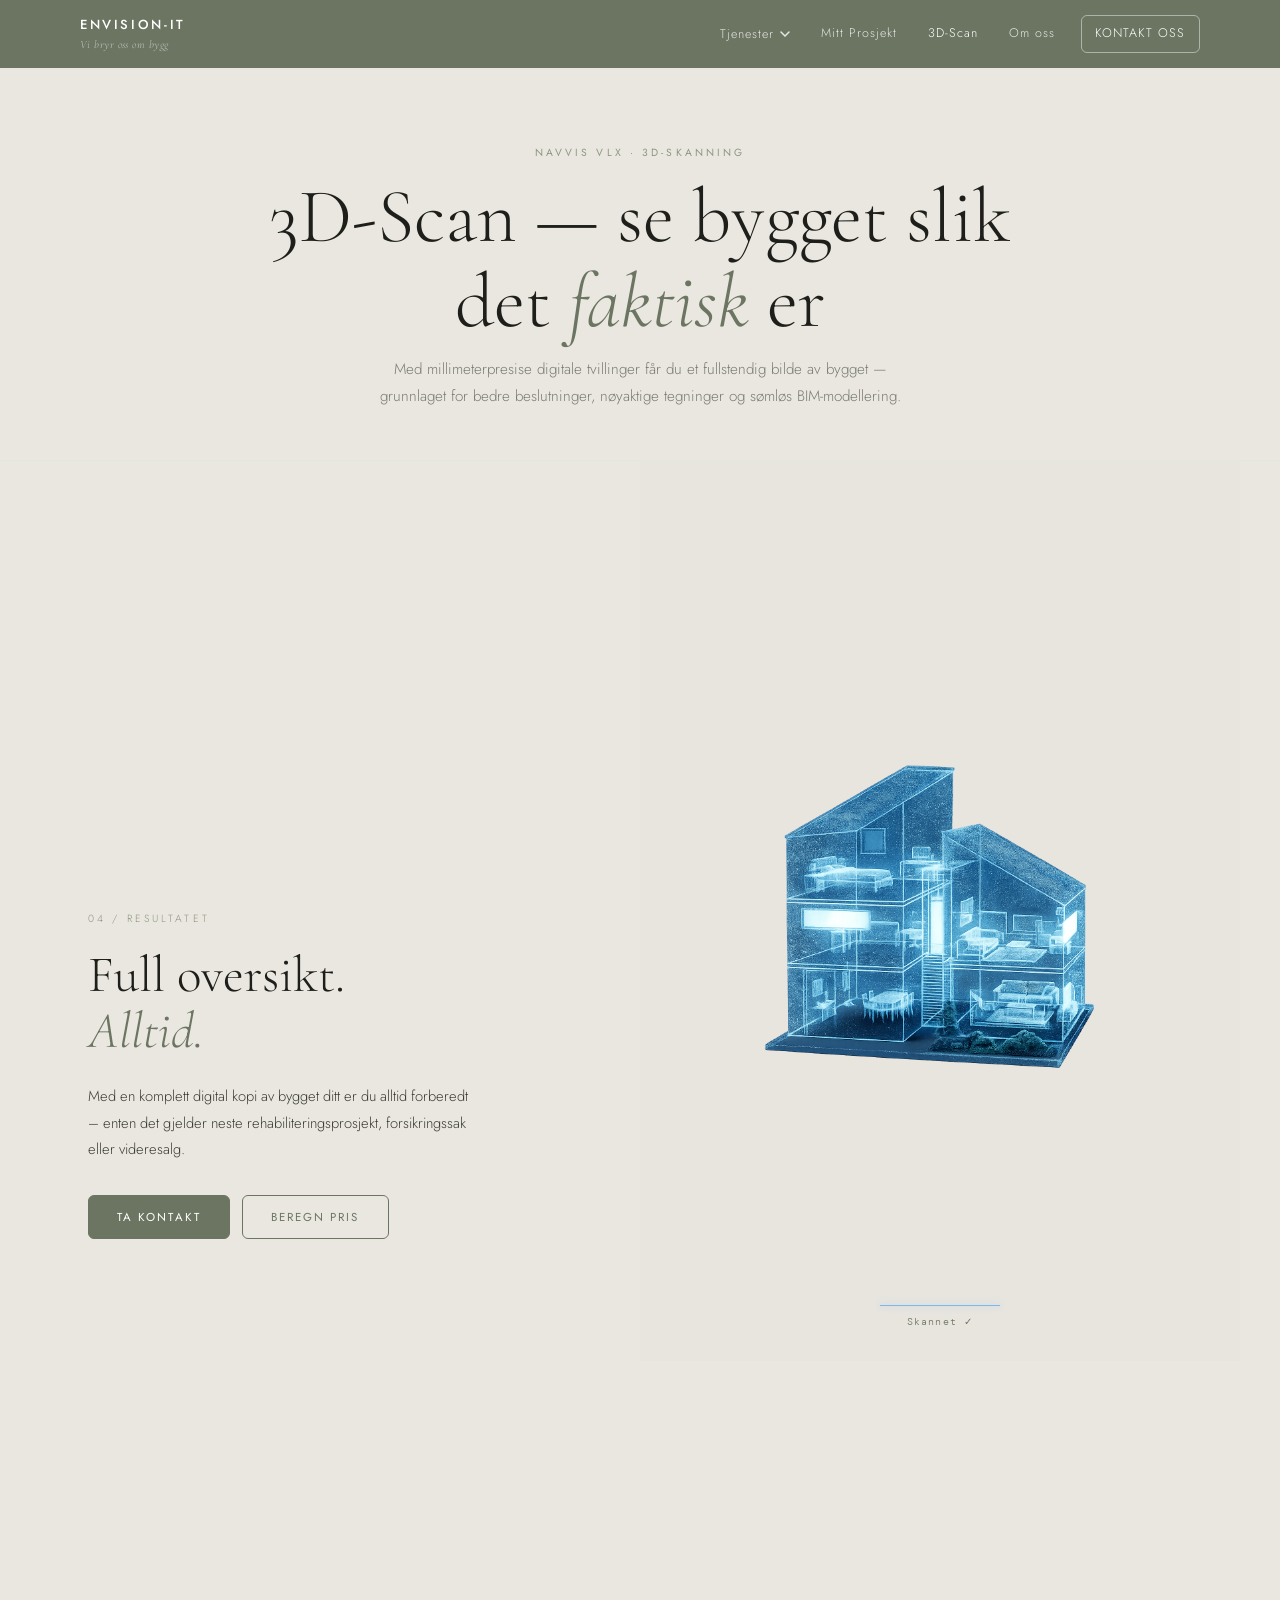
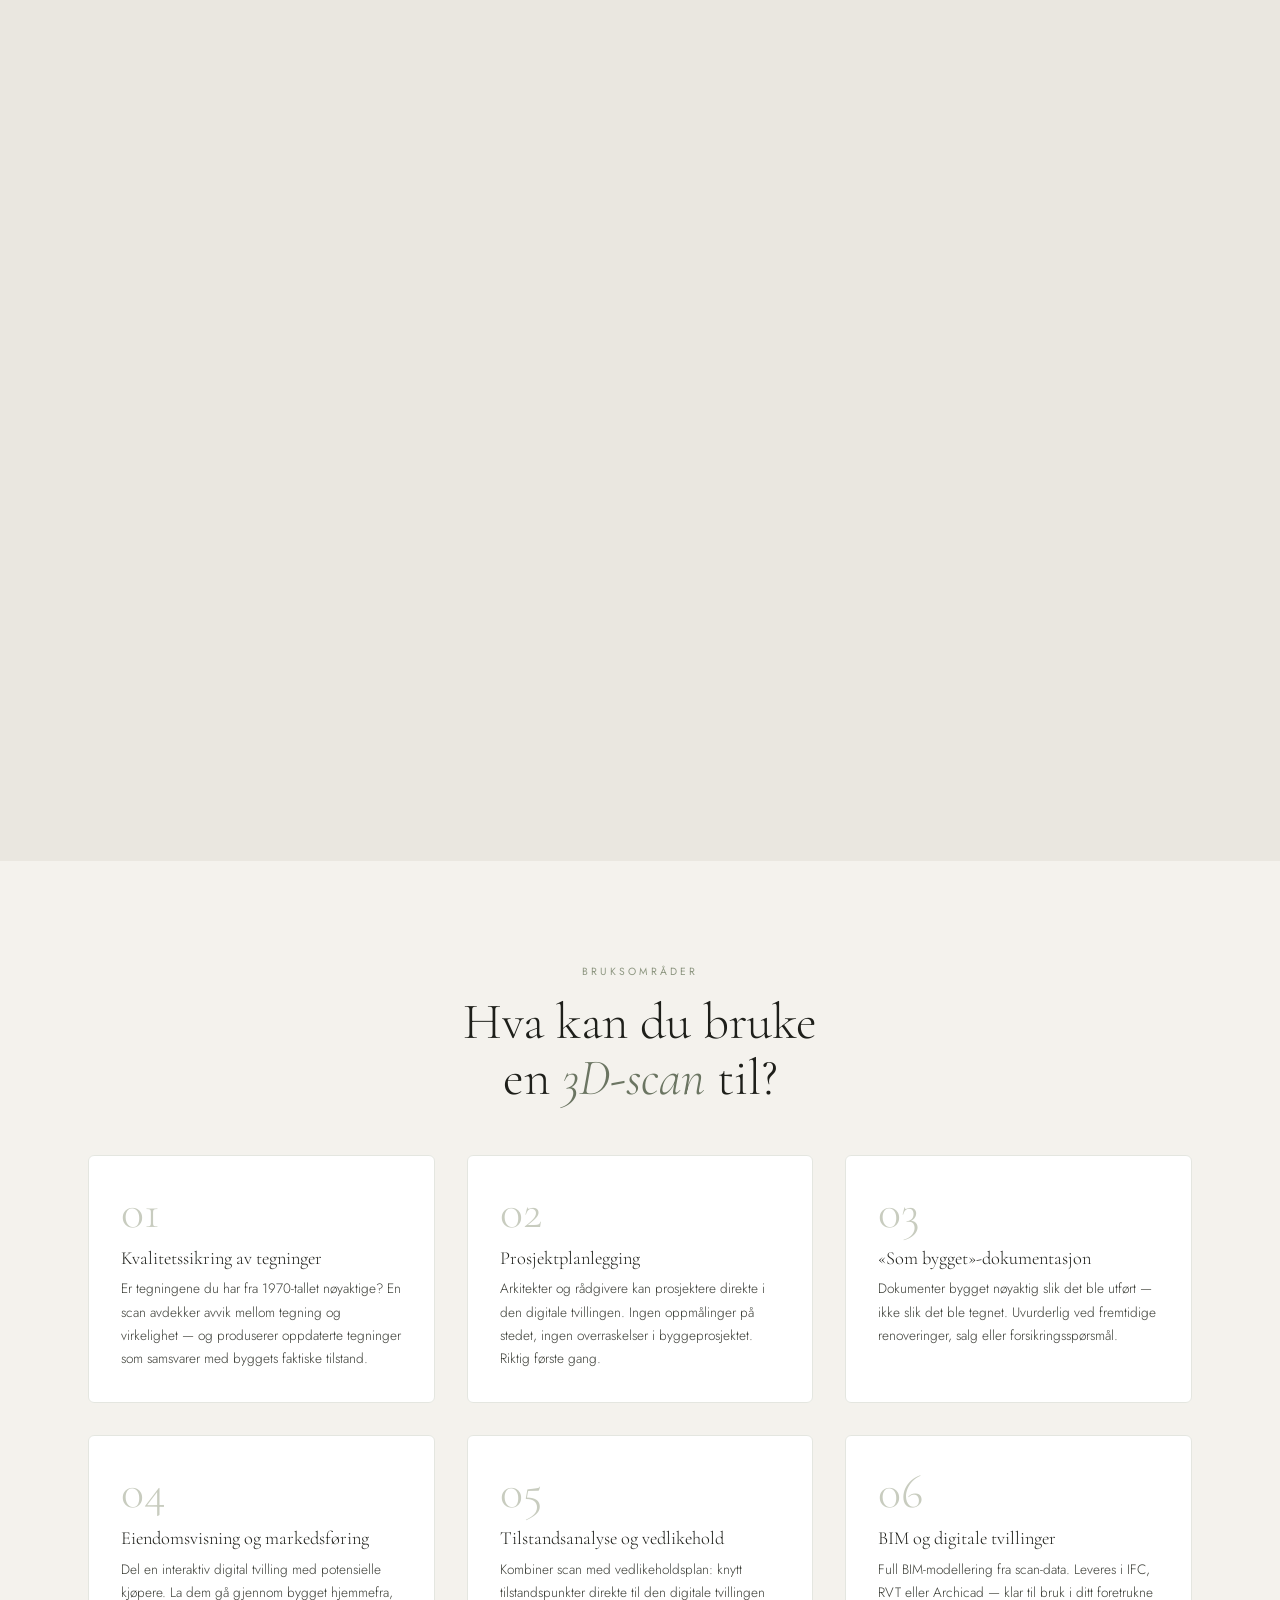
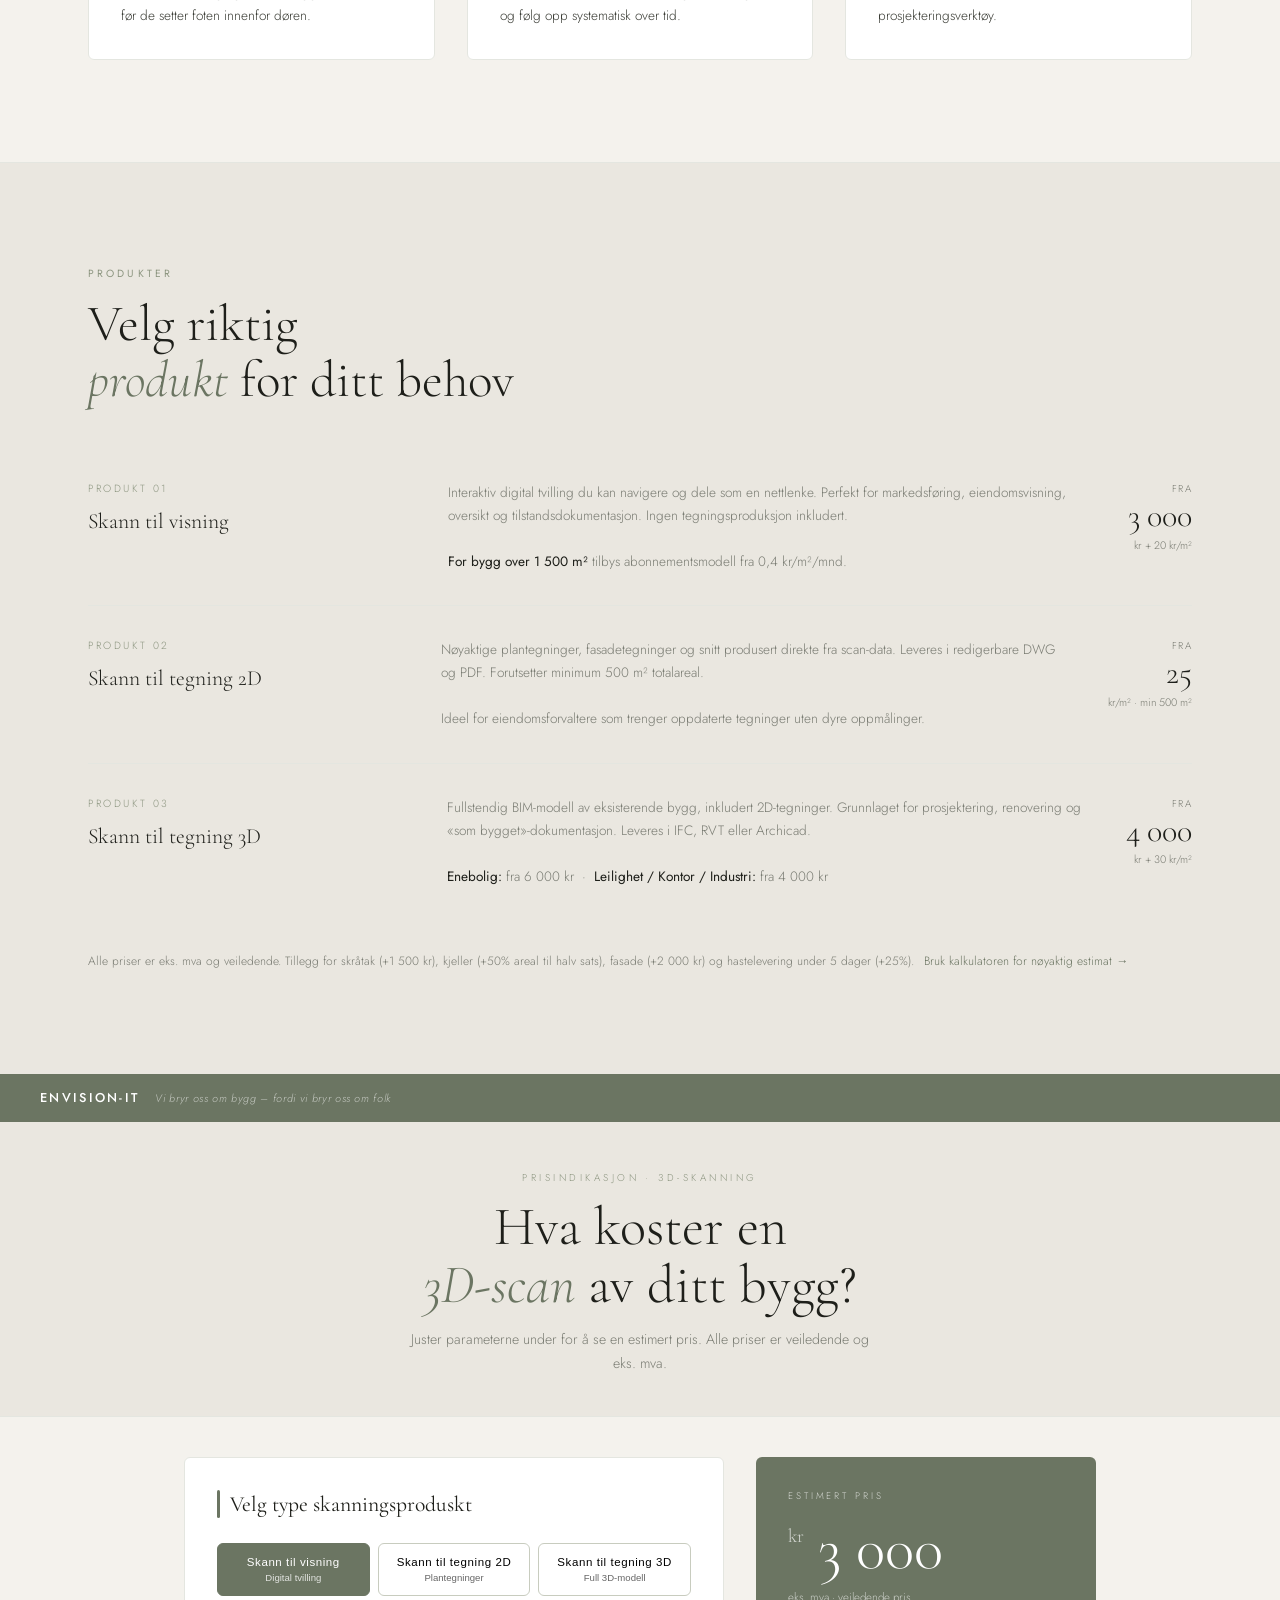
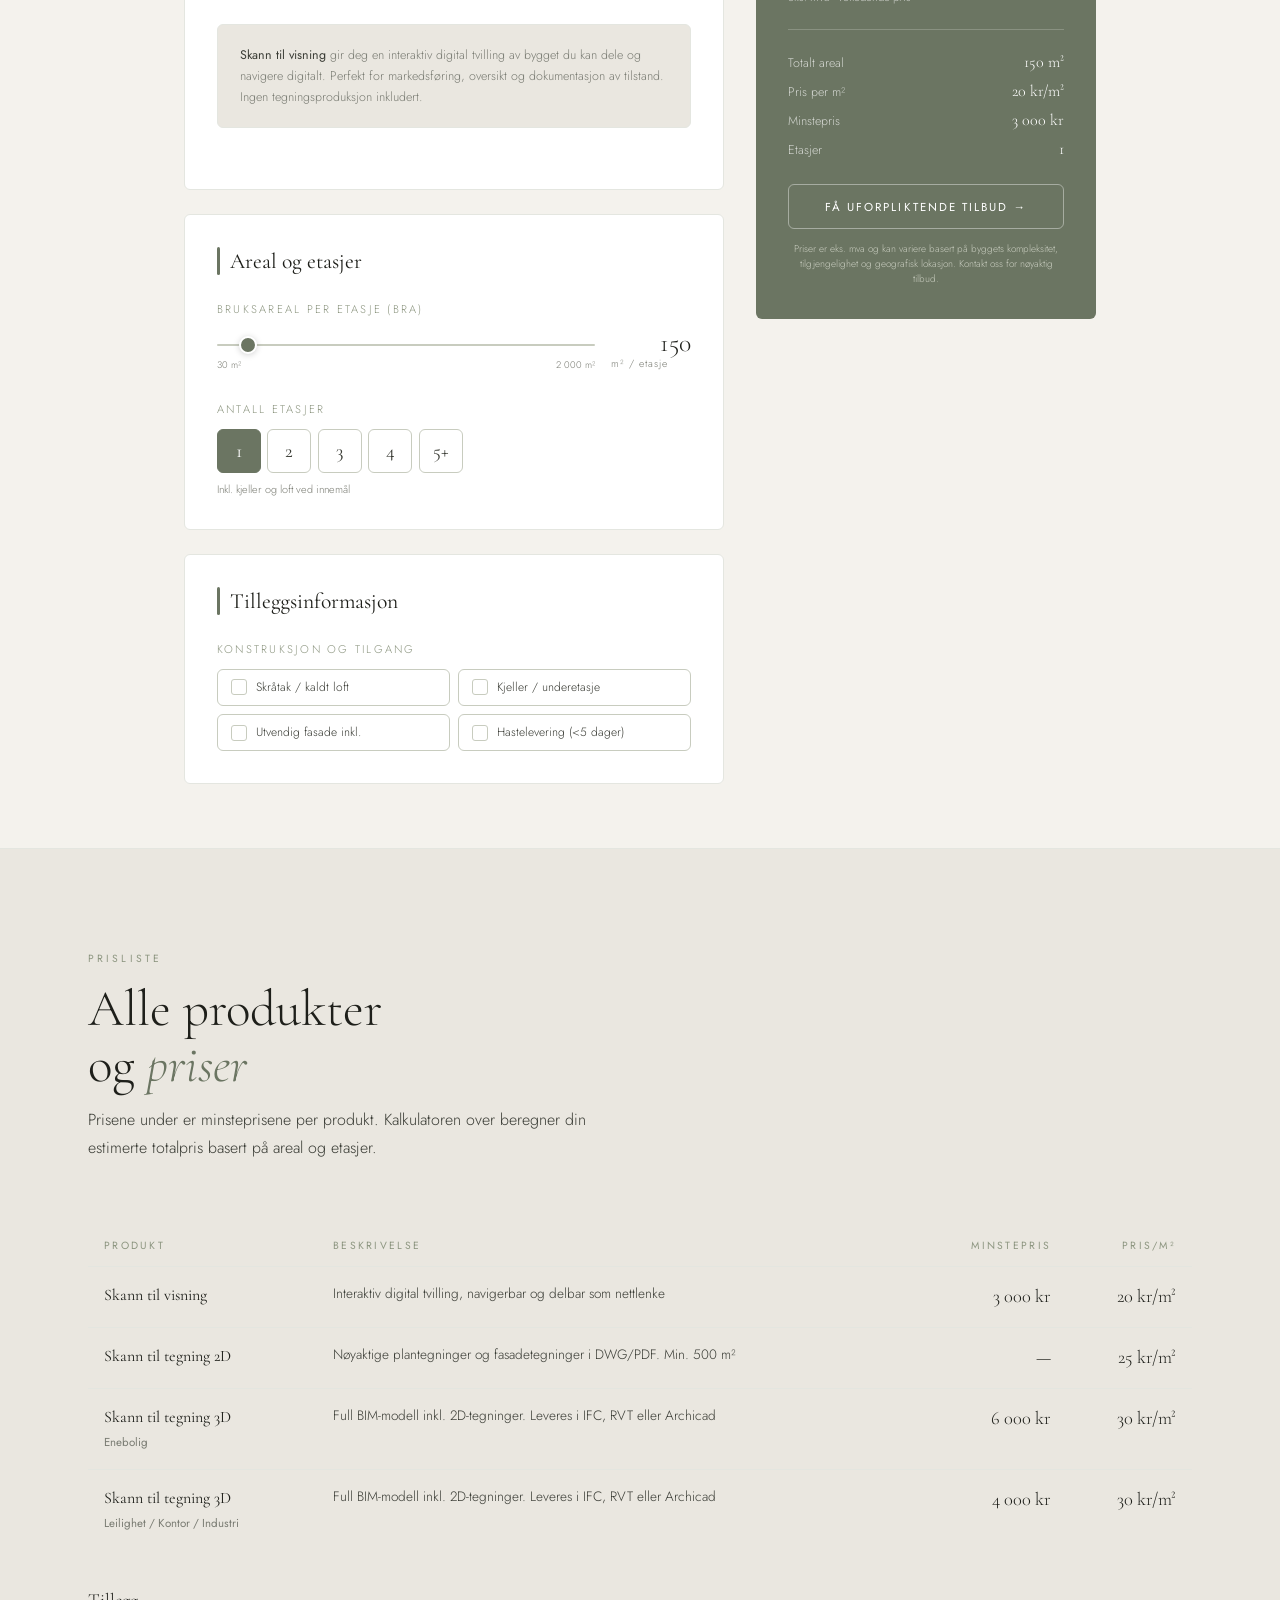
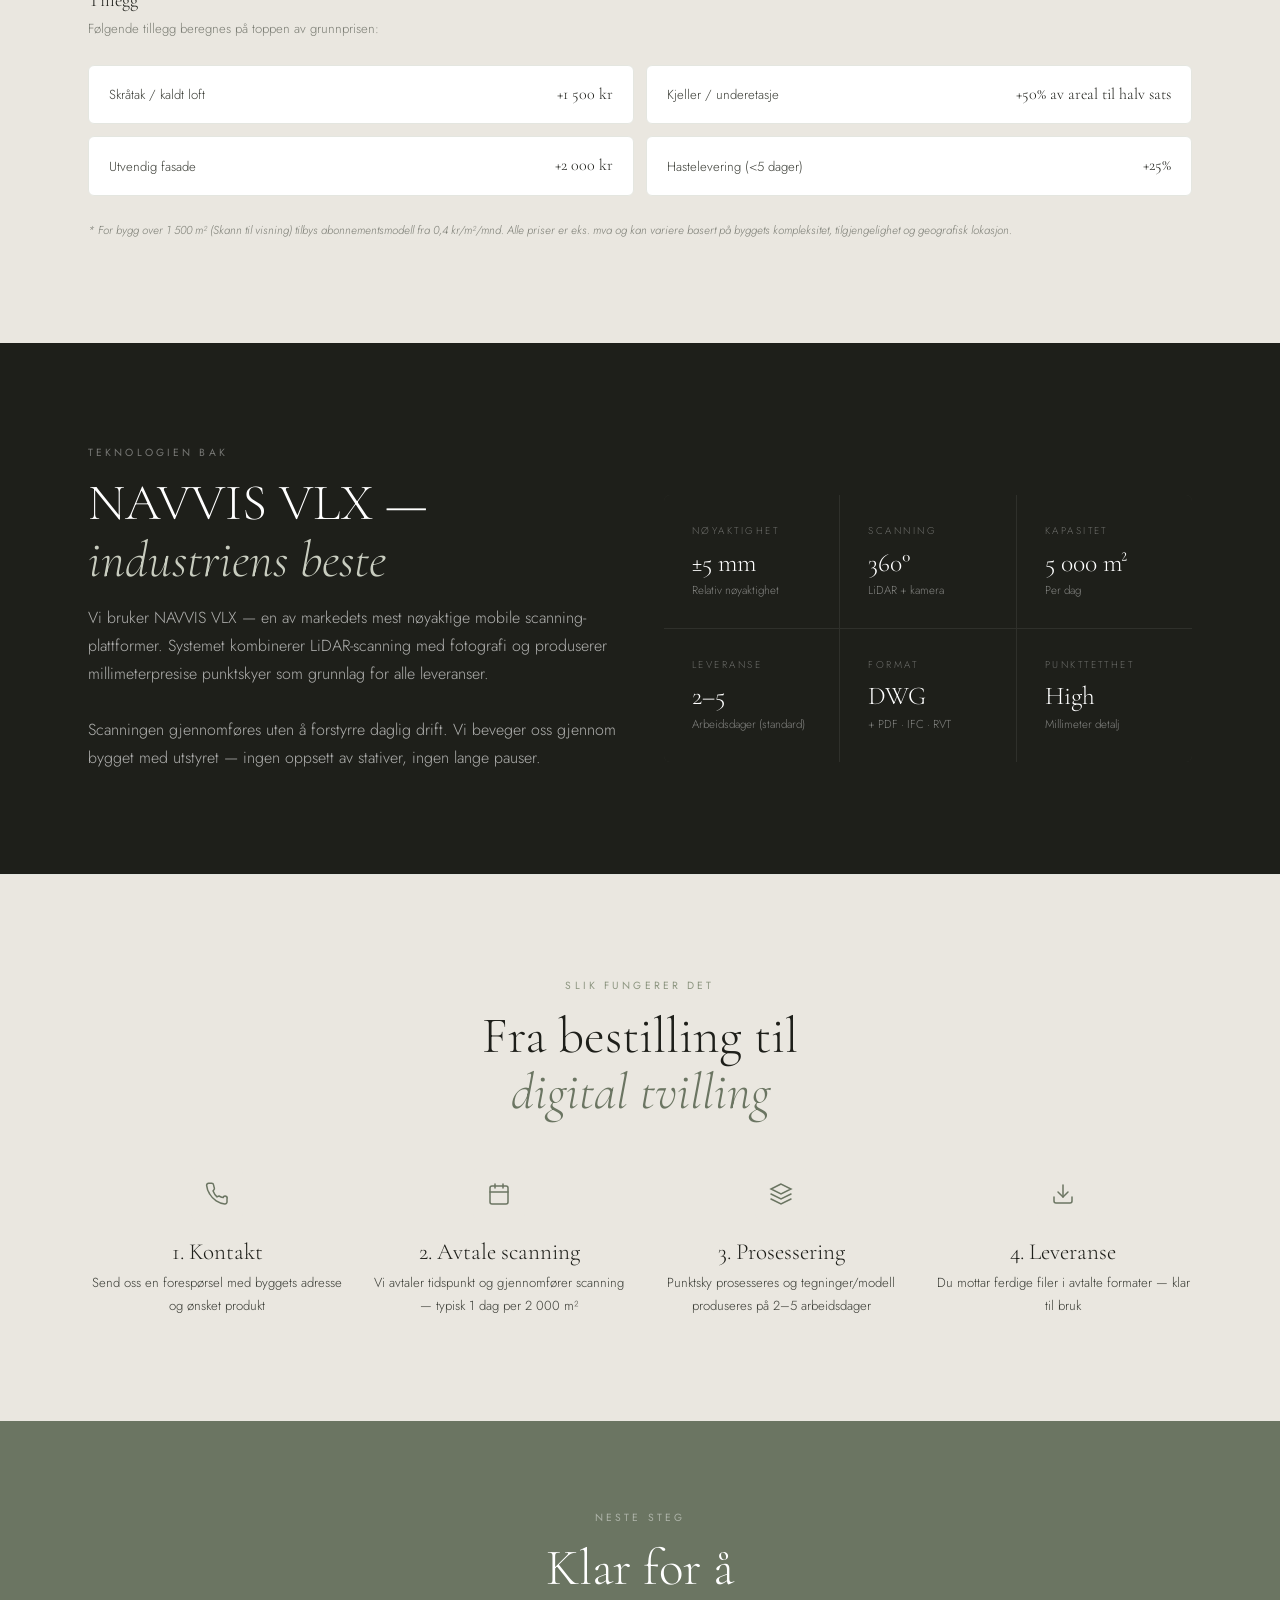
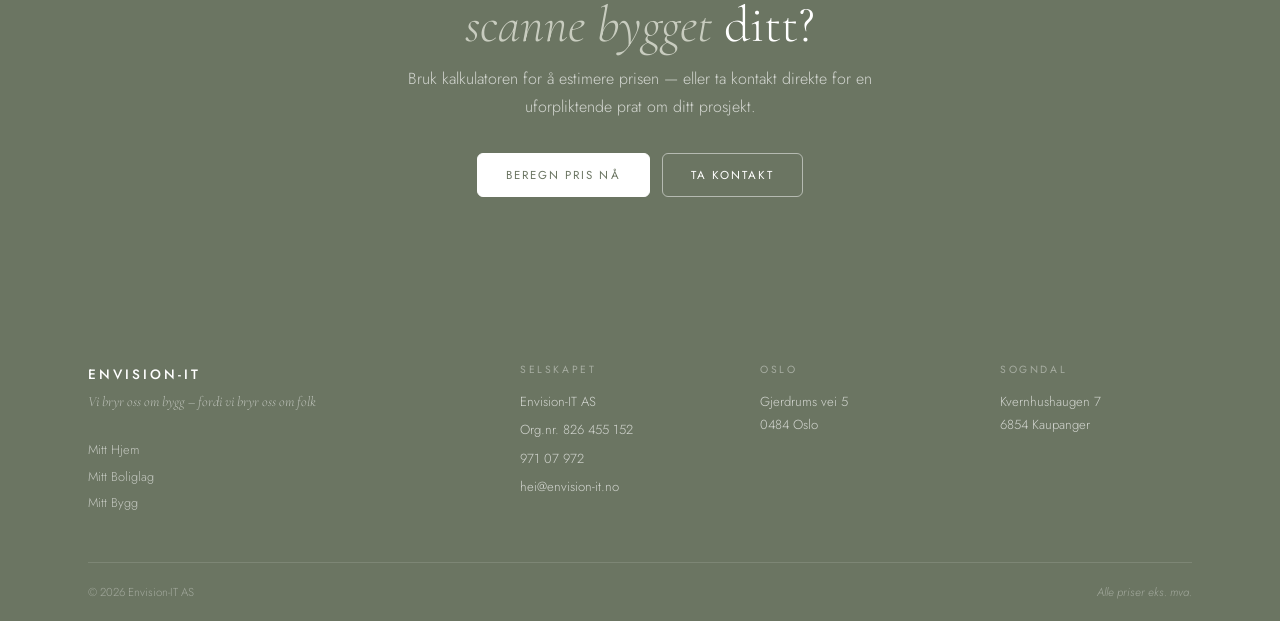
==== commit 95f23cdb: "fix: 5 mobile/scroll improvements on 3d-scan page 1. Morph image closer to text: reduce .morph-text " ====
--- a/3d-scan.html
+++ b/3d-scan.html
@@ -37,8 +37,10 @@
 /* ── MORPH / SCROLL SECTION ──────────────────────────────────── */
 .morph-section {
   position: relative;
+  z-index: 0;
   height: 400vh;
   background: var(--cream-dark);
+  touch-action: pan-y;
 }
 
 .morph-sticky {
@@ -50,12 +52,14 @@
   overflow: hidden;
   max-width: 1200px;
   margin-inline: auto;
+  will-change: transform;
+  backface-visibility: hidden;
 }
 
 .morph-text {
   display: flex;
   align-items: center;
-  padding: 5rem 4rem 5rem 5rem;
+  padding: 5rem 2rem 5rem 3rem;
   position: relative;
   z-index: 2;
 }
@@ -222,14 +226,16 @@
 .morph-img-cloud.active { animation: cloudGlow 3s ease infinite; }
 
 @media (max-width: 860px) {
+  .morph-section { height: 250vh; }
   .morph-sticky {
     grid-template-columns: 1fr;
-    grid-template-rows: auto 1fr;
+    grid-template-rows: 240px 1fr;
+    height: 100dvh;
+    overflow: hidden;
   }
   .morph-image-side {
     display: flex;
-    height: 35vw;
-    max-height: 240px;
+    height: 240px;
     order: -1;
     flex-shrink: 0;
   }
@@ -429,8 +435,36 @@
 .surcharge-item__value { font-family: 'Cormorant Garamond', serif; font-size: 1rem; color: var(--dark); }
 
 @media (max-width: 640px) {
-  .pricing-table { font-size: 0.78rem; }
-  .pricing-table th, .pricing-table td { padding: 0.75rem 0.5rem; }
+  /* Discard table layout — stack each product as a card */
+  .pricing-table,
+  .pricing-table thead,
+  .pricing-table tbody,
+  .pricing-table tr,
+  .pricing-table td { display: block; width: 100%; }
+  .pricing-table thead { display: none; }
+  .pricing-table tr {
+    border: 1px solid var(--sage-bg);
+    border-radius: var(--radius);
+    padding: 1rem 1.25rem;
+    margin-bottom: 0.75rem;
+    background: var(--white);
+  }
+  .pricing-table tr:hover td { background: transparent; }
+  .pricing-table td {
+    border: none;
+    padding: 0.25rem 0;
+    white-space: normal !important;
+  }
+  .pricing-table td:first-child {
+    font-size: 1.05rem;
+    border-bottom: 1px solid var(--sage-bg);
+    padding-bottom: 0.6rem;
+    margin-bottom: 0.4rem;
+  }
+  .pricing-table td.price-cell {
+    text-align: left;
+    font-size: 1rem;
+  }
   .surcharges { grid-template-columns: 1fr; }
 }
 
@@ -475,7 +509,7 @@
   margin-top: 0.3rem;
 }
 
-@media (max-width: 720px) { .tech-spec-grid { grid-template-columns: 1fr; } }
+@media (max-width: 720px) { .tech-spec-grid { grid-template-columns: repeat(2, 1fr); } }
 
 /* ── CTA ──────────────────────────────────────────────────────── */
 .scan-cta {
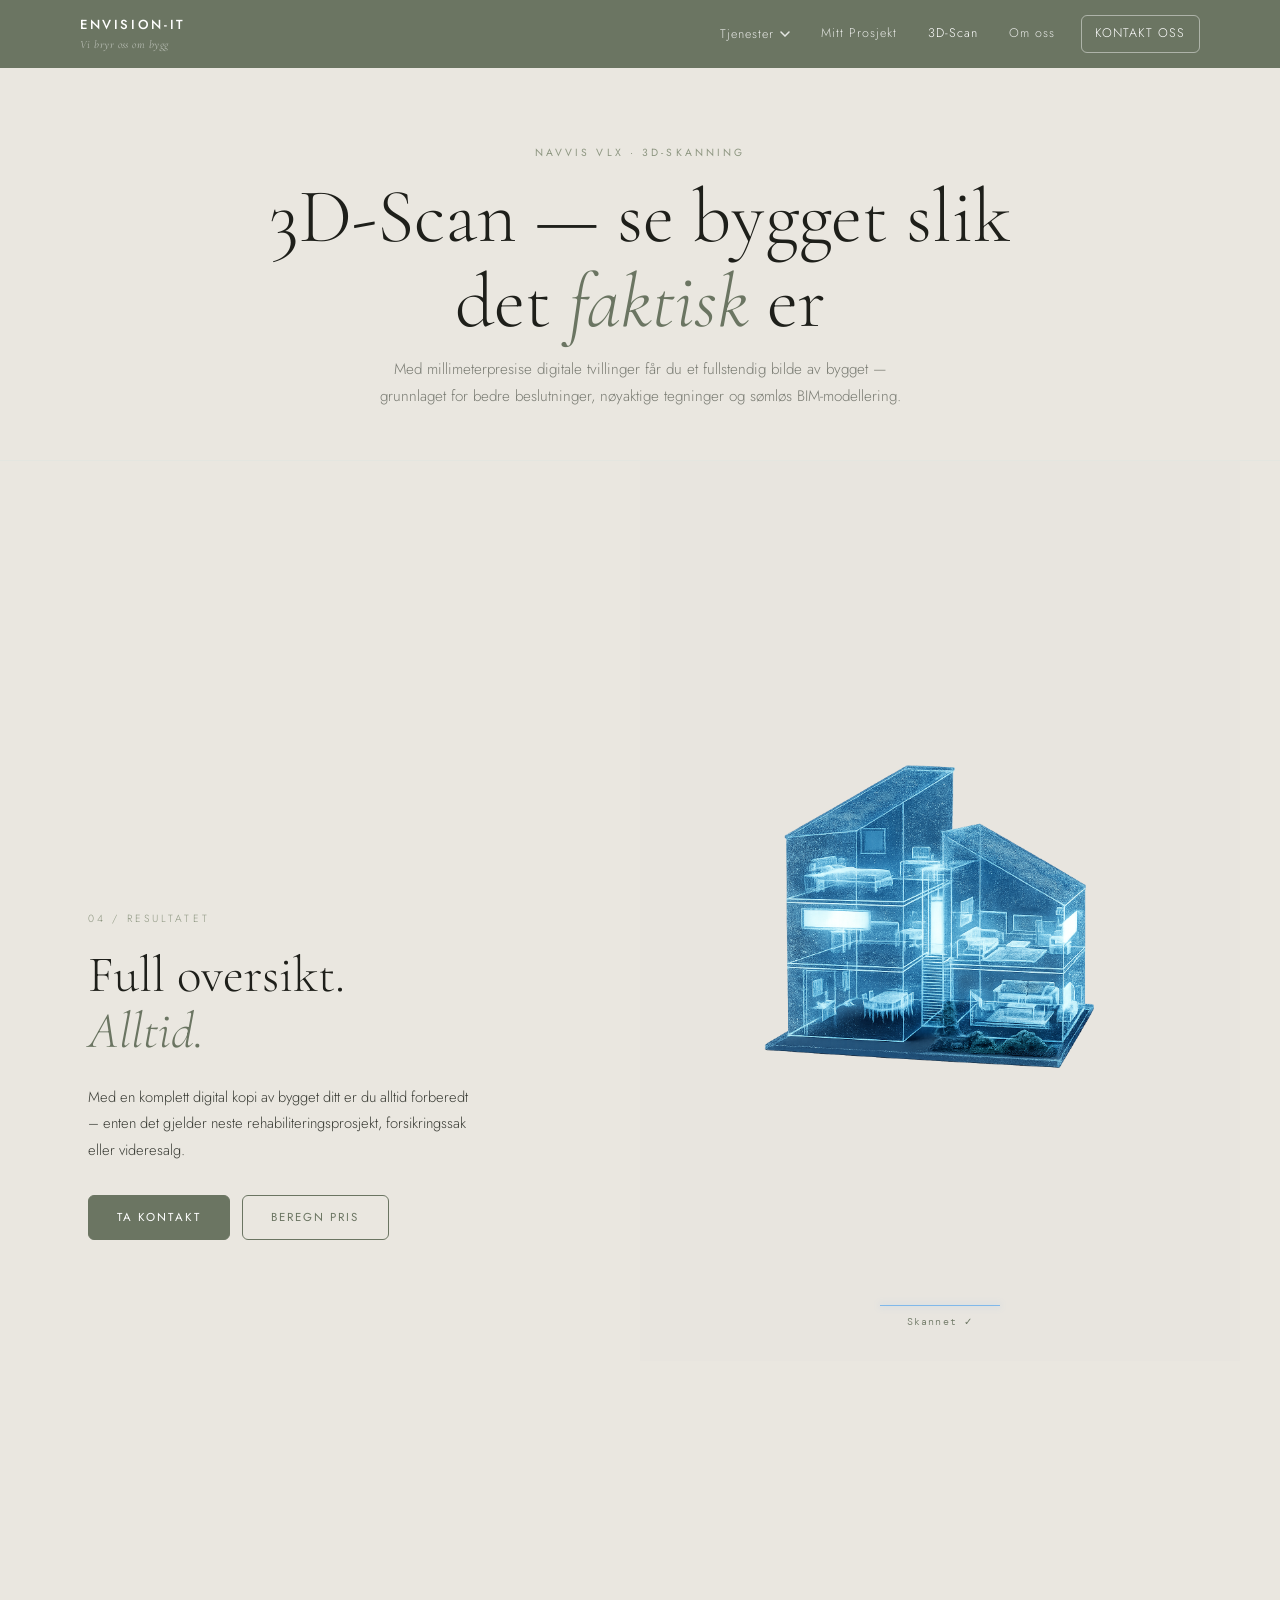
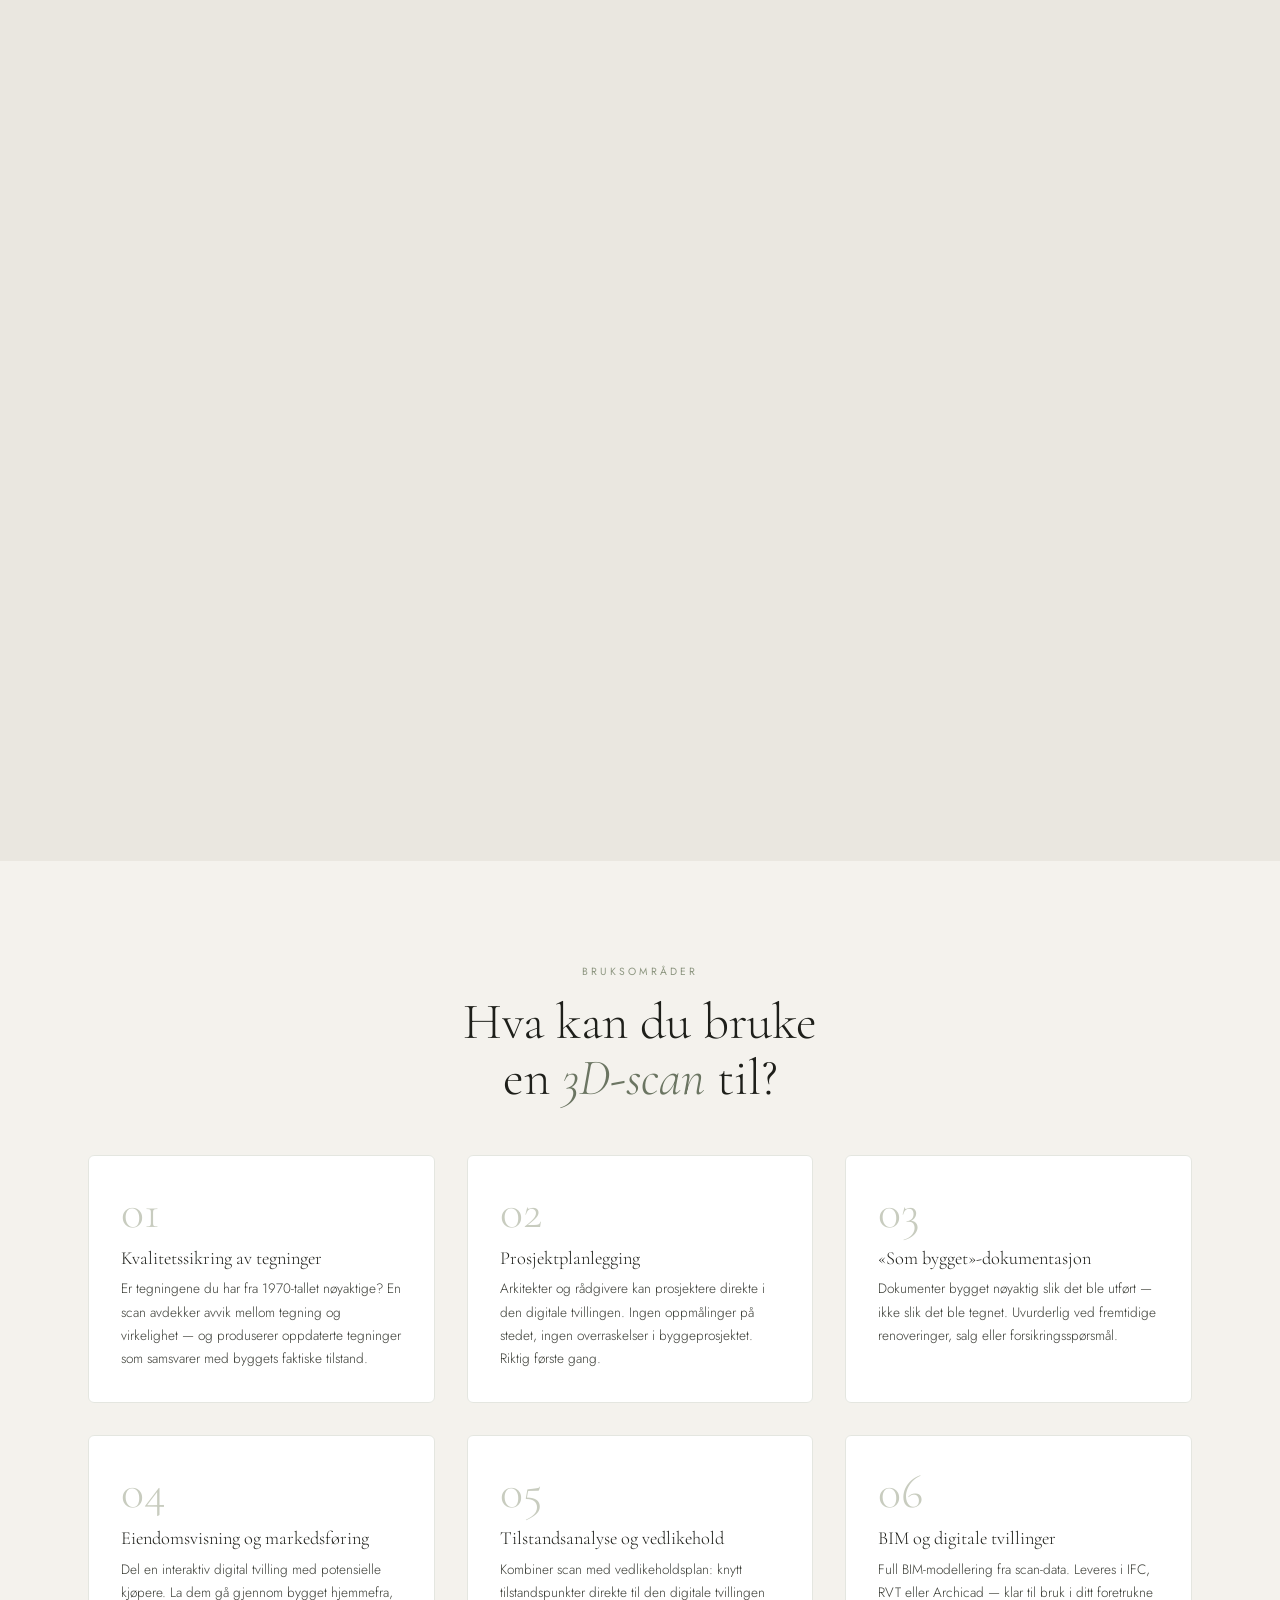
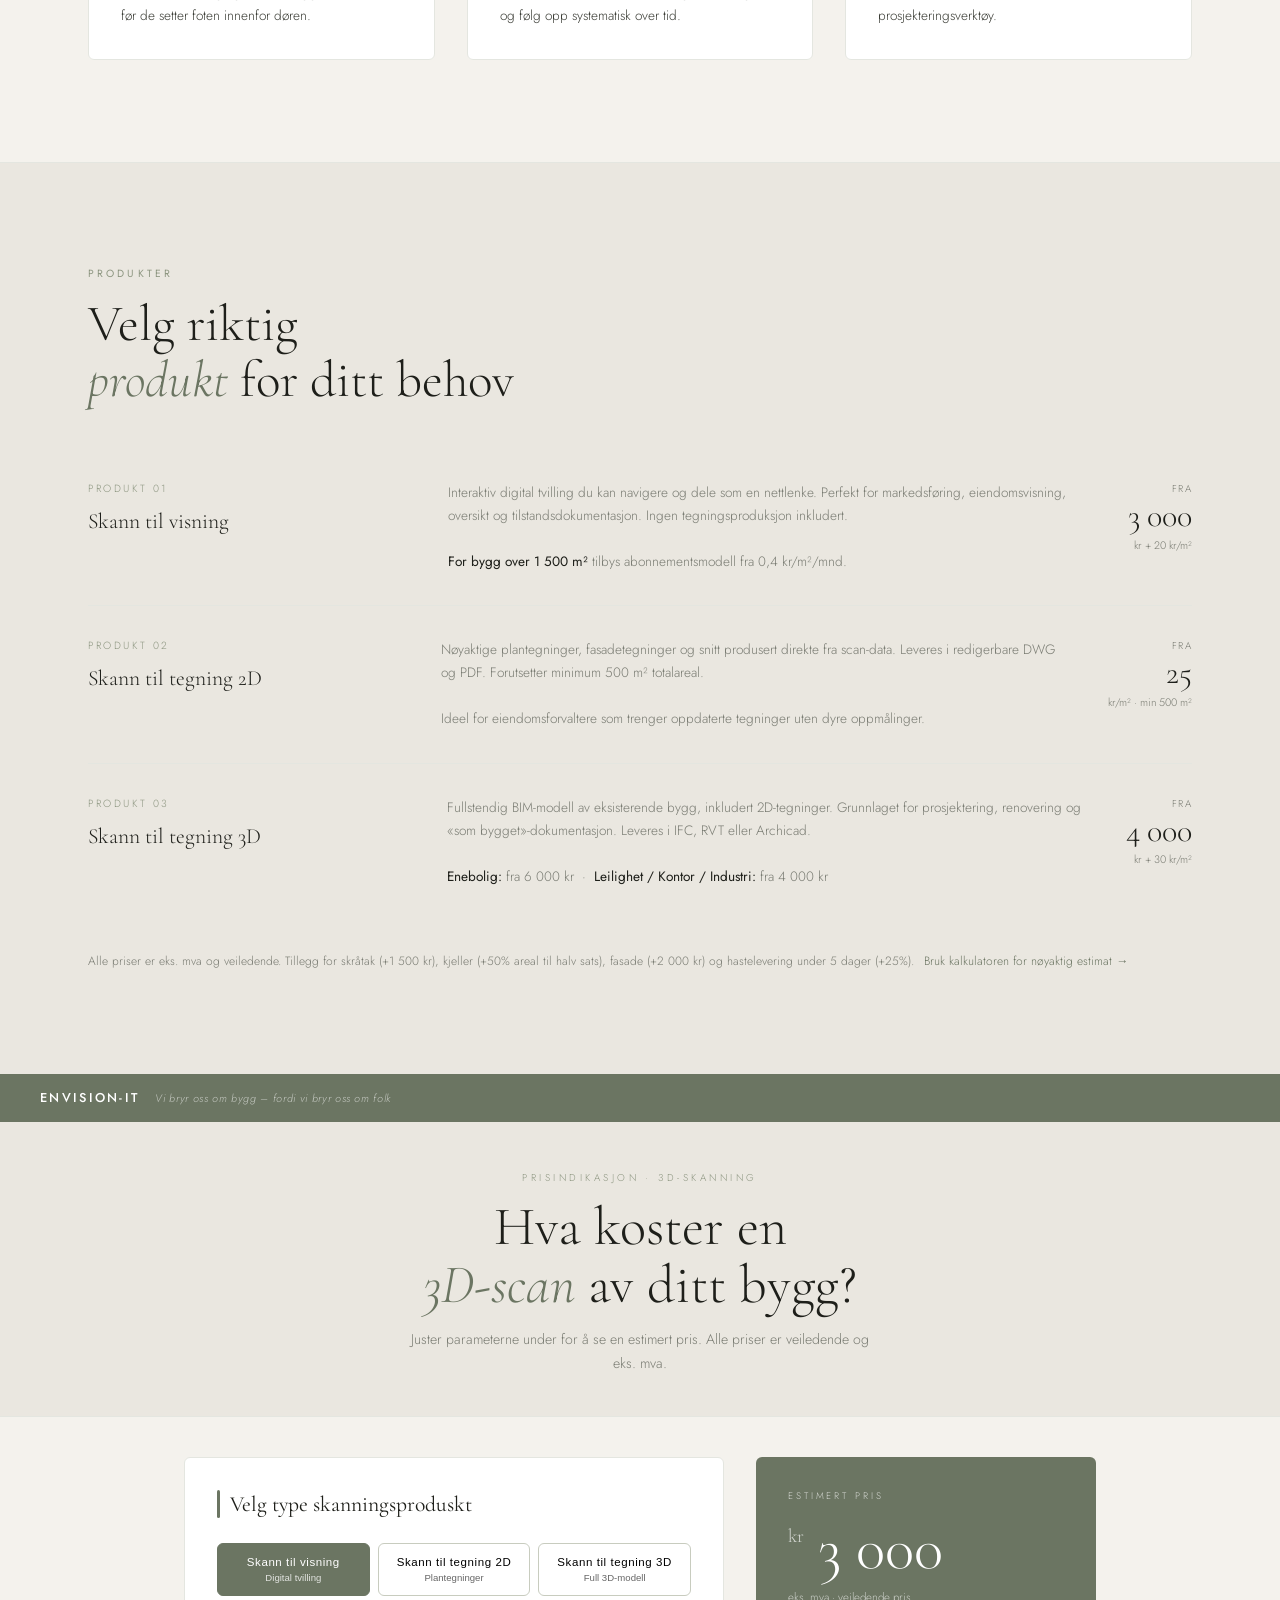
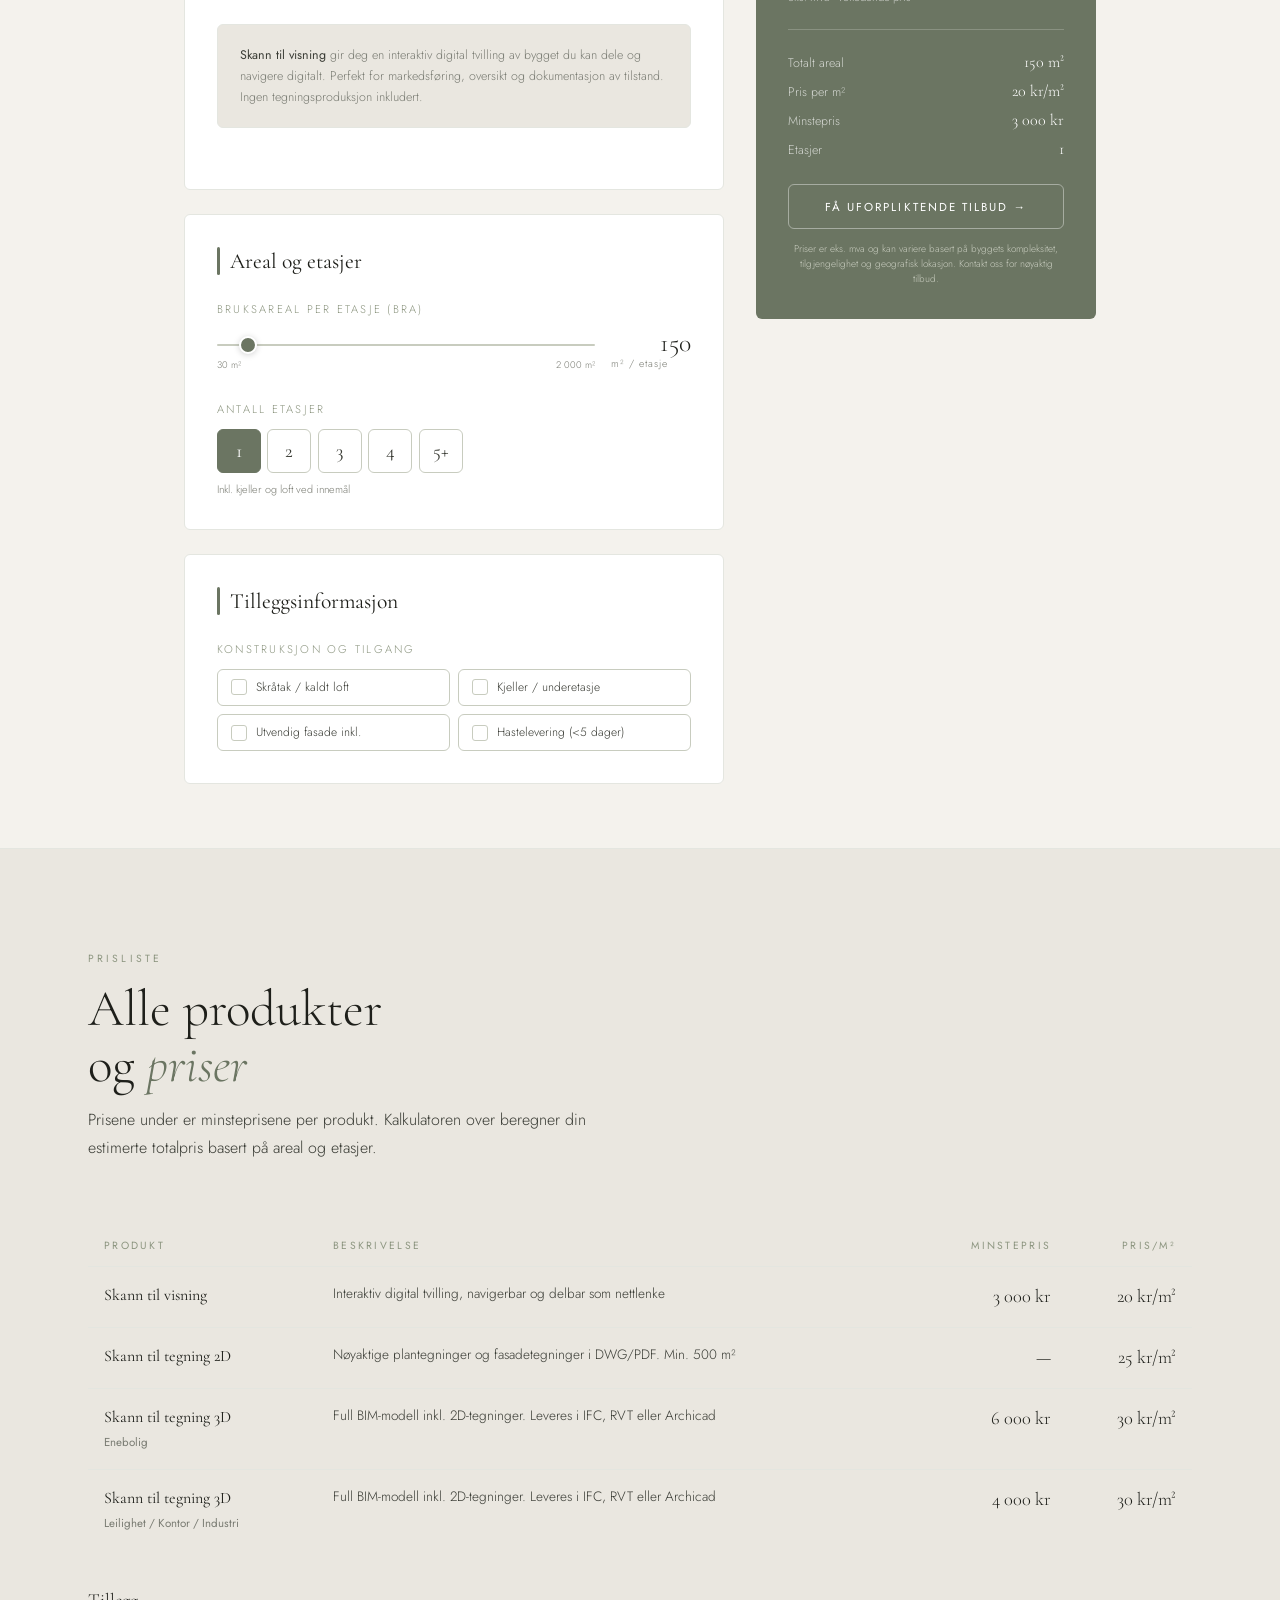
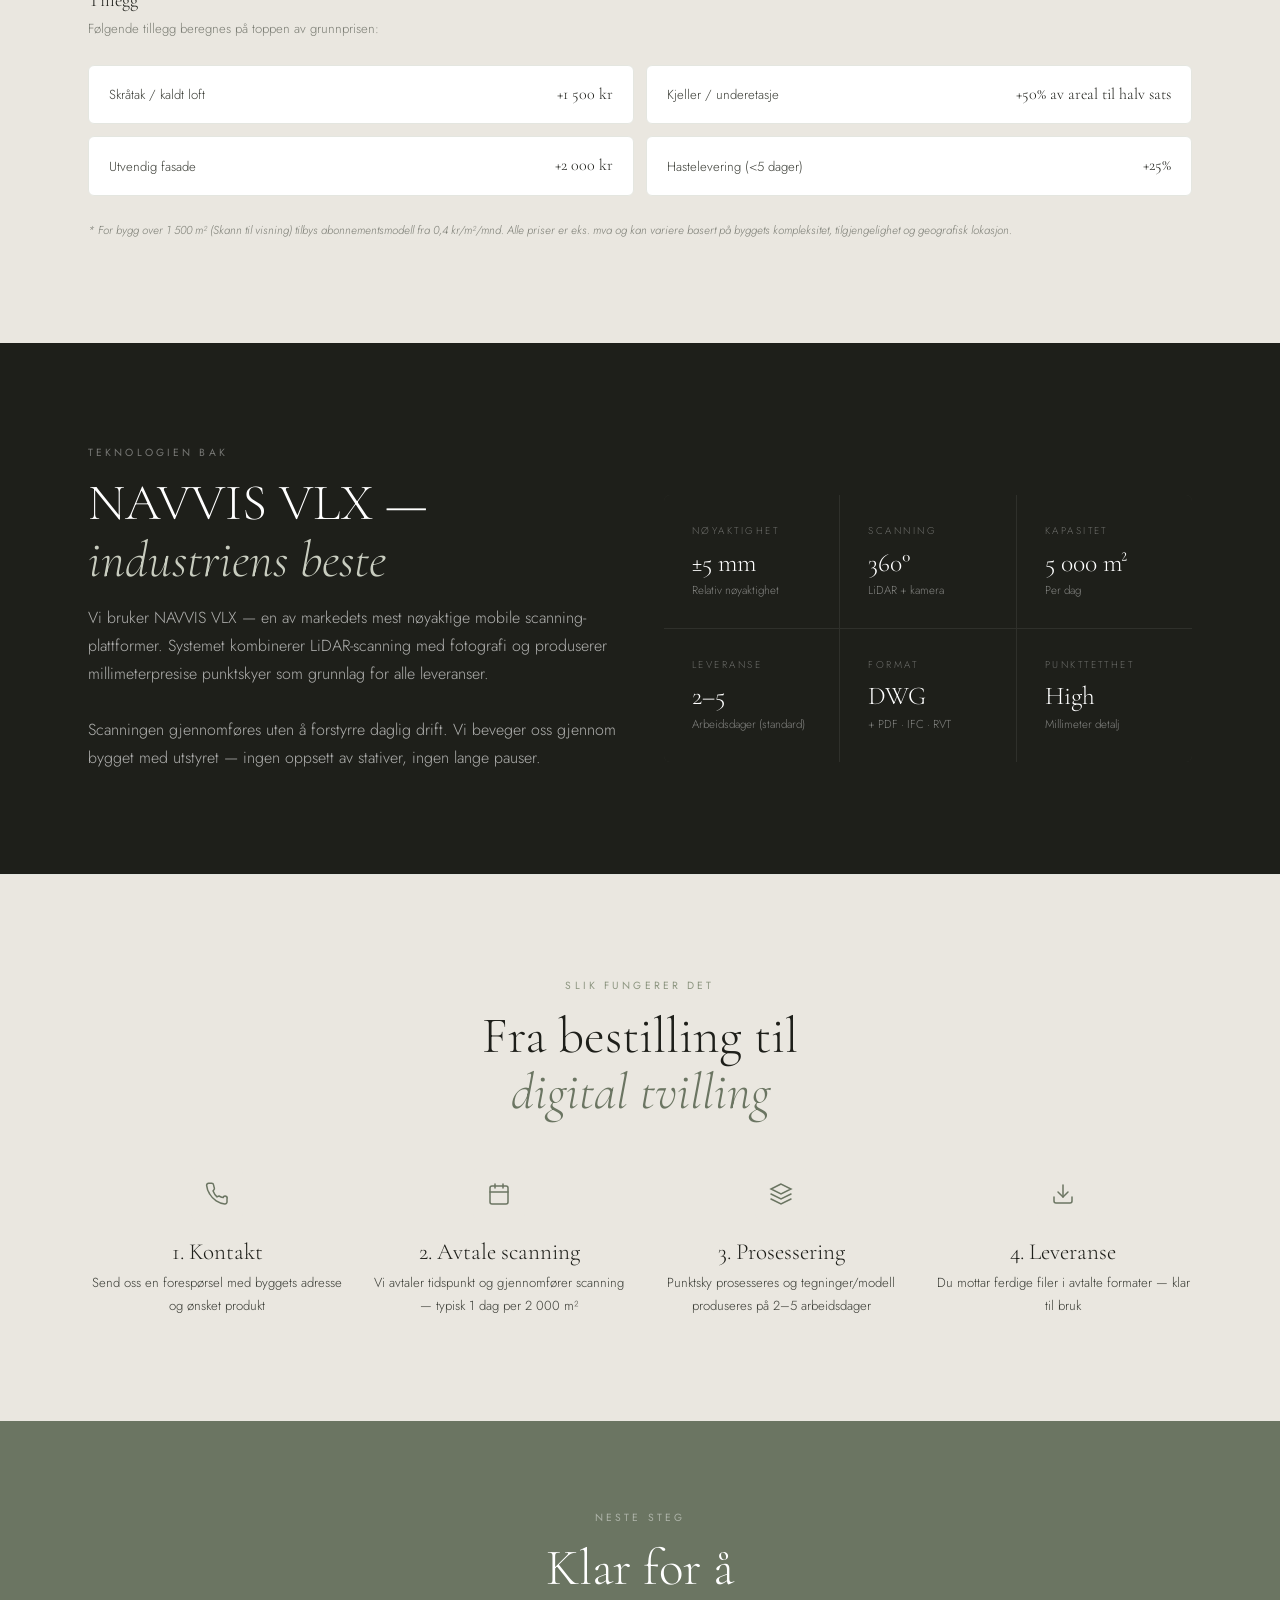
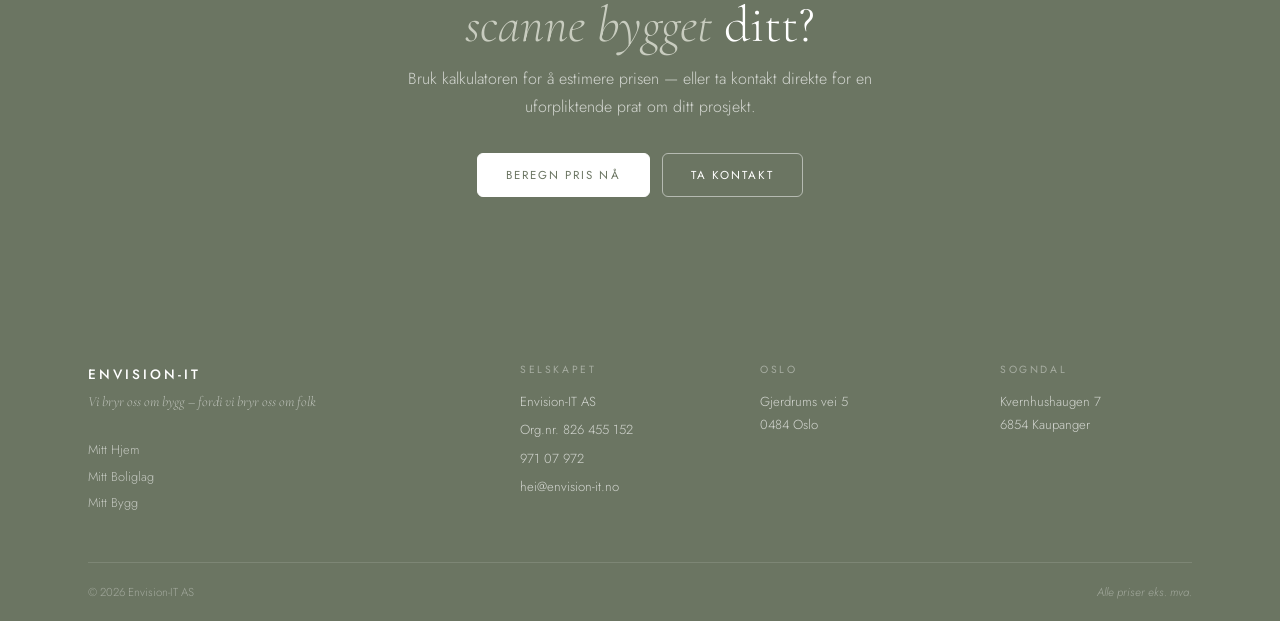
==== commit 4b3de402: "fix: rAF scroll throttle, Priskalkulator in nav, Mitt Prosjekt own mobile section - Throttle scroll " ====
--- a/3d-scan.html
+++ b/3d-scan.html
@@ -52,8 +52,6 @@
   overflow: hidden;
   max-width: 1200px;
   margin-inline: auto;
-  will-change: transform;
-  backface-visibility: hidden;
 }
 
 .morph-text {
@@ -228,23 +226,33 @@
 @media (max-width: 860px) {
   .morph-section { height: 250vh; }
   .morph-sticky {
-    grid-template-columns: 1fr;
-    grid-template-rows: 240px 1fr;
+    display: flex;
+    flex-direction: column;
+    justify-content: center;
+    align-items: stretch;
+    gap: 5vh;
     height: 100dvh;
     overflow: hidden;
+    padding: 2vh 0;
   }
   .morph-image-side {
     display: flex;
-    height: 240px;
+    height: 220px;
+    flex-shrink: 0;
     order: -1;
+  }
+  .morph-img-wrap {
+    width: 65%;
+    max-width: 300px;
+  }
+  .scan-progress { bottom: 0.5rem; }
+  .morph-text {
+    padding: 0 1.5rem;
     flex-shrink: 0;
   }
-  .morph-img-wrap {
-    width: 70%;
-    max-width: 320px;
-  }
-  .scan-progress { bottom: 0.5rem; }
-  .morph-text { padding: 2rem 1.5rem; }
+  .morph-panels { min-height: 180px; }
+  .morph-title { font-size: clamp(1.4rem, 5vw, 2rem); margin-bottom: 0.6rem; }
+  .morph-body  { margin-bottom: 0.6rem; }
 }
 
 /* ── USE CASES ────────────────────────────────────────────────── */
@@ -563,6 +571,7 @@
       <a href="/mitt-hjem.html"     class="site-nav__drawer-link" data-nav-link>Mitt Hjem</a>
       <a href="/mitt-boliglag.html" class="site-nav__drawer-link" data-nav-link>Mitt Boliglag</a>
       <a href="/mitt-bygg.html"     class="site-nav__drawer-link" data-nav-link>Mitt Bygg</a>
+      <span class="site-nav__drawer-section" style="margin-top:1rem">Mitt Prosjekt</span>
       <a href="/mitt-prosjekt.html" class="site-nav__drawer-link" data-nav-link>Mitt Prosjekt</a>
       <span class="site-nav__drawer-section" style="margin-top:1rem">Verktøy</span>
       <a href="/3d-scan.html"  class="site-nav__drawer-link nav-active" data-nav-link>3D-Scan</a>
@@ -1025,7 +1034,12 @@
       if (h && h > 400) frame.style.height = h + 'px';
     } catch(e) {}
   }
-  frame.addEventListener('load', () => { resize(); setInterval(resize, 500); });
+  frame.addEventListener('load', () => {
+    resize();
+    // Check a few times after load, then stop — avoids constant layout thrash
+    let checks = 0;
+    const iv = setInterval(() => { resize(); if (++checks >= 6) clearInterval(iv); }, 800);
+  });
 })();
 </script>
 <script>
@@ -1041,10 +1055,16 @@
   const MORPH_START = 0.25;
   const MORPH_END   = 0.75;
   let   sectionActive = false;
+  let   rafPending    = false;
+
+  // Cache DOM refs once — avoids getElementById on every scroll event
+  const line          = document.getElementById('scanLine');
+  const scanProgress  = document.getElementById('scanProgress');
+  const progressFill  = document.getElementById('progressFill');
+  const progressLabel = document.getElementById('progressLabel');
 
   function clamp(v, lo, hi) { return Math.min(Math.max(v, lo), hi); }
 
-  // Only run the animation once the section is scrolled into view
   const observer = new IntersectionObserver(
     (entries) => { sectionActive = entries[0].isIntersecting; },
     { threshold: 0.1 }
@@ -1052,7 +1072,10 @@
   observer.observe(section);
 
   window.addEventListener('scroll', () => {
-    if (!sectionActive) return;
+    if (!sectionActive || rafPending) return;
+    rafPending = true;
+    requestAnimationFrame(() => {
+      rafPending = false;
     const rect     = section.getBoundingClientRect();
     const sectionH = section.offsetHeight - window.innerHeight;
     const scrolled = clamp(-rect.top / sectionH, 0, 1);
@@ -1068,10 +1091,6 @@
       imgCloud.style.opacity = morphT;
 
       const scanning = morphT > 0 && morphT < 1;
-      const line = document.getElementById('scanLine');
-      const scanProgress  = document.getElementById('scanProgress');
-      const progressFill  = document.getElementById('progressFill');
-      const progressLabel = document.getElementById('progressLabel');
 
       if (scanning) {
         line.style.top = (morphT * 100) + '%';
@@ -1093,6 +1112,7 @@
         imgCloud.classList.remove('active');
       }
     }
+    }); // end rAF
   }, { passive: true });
 })();
 </script>
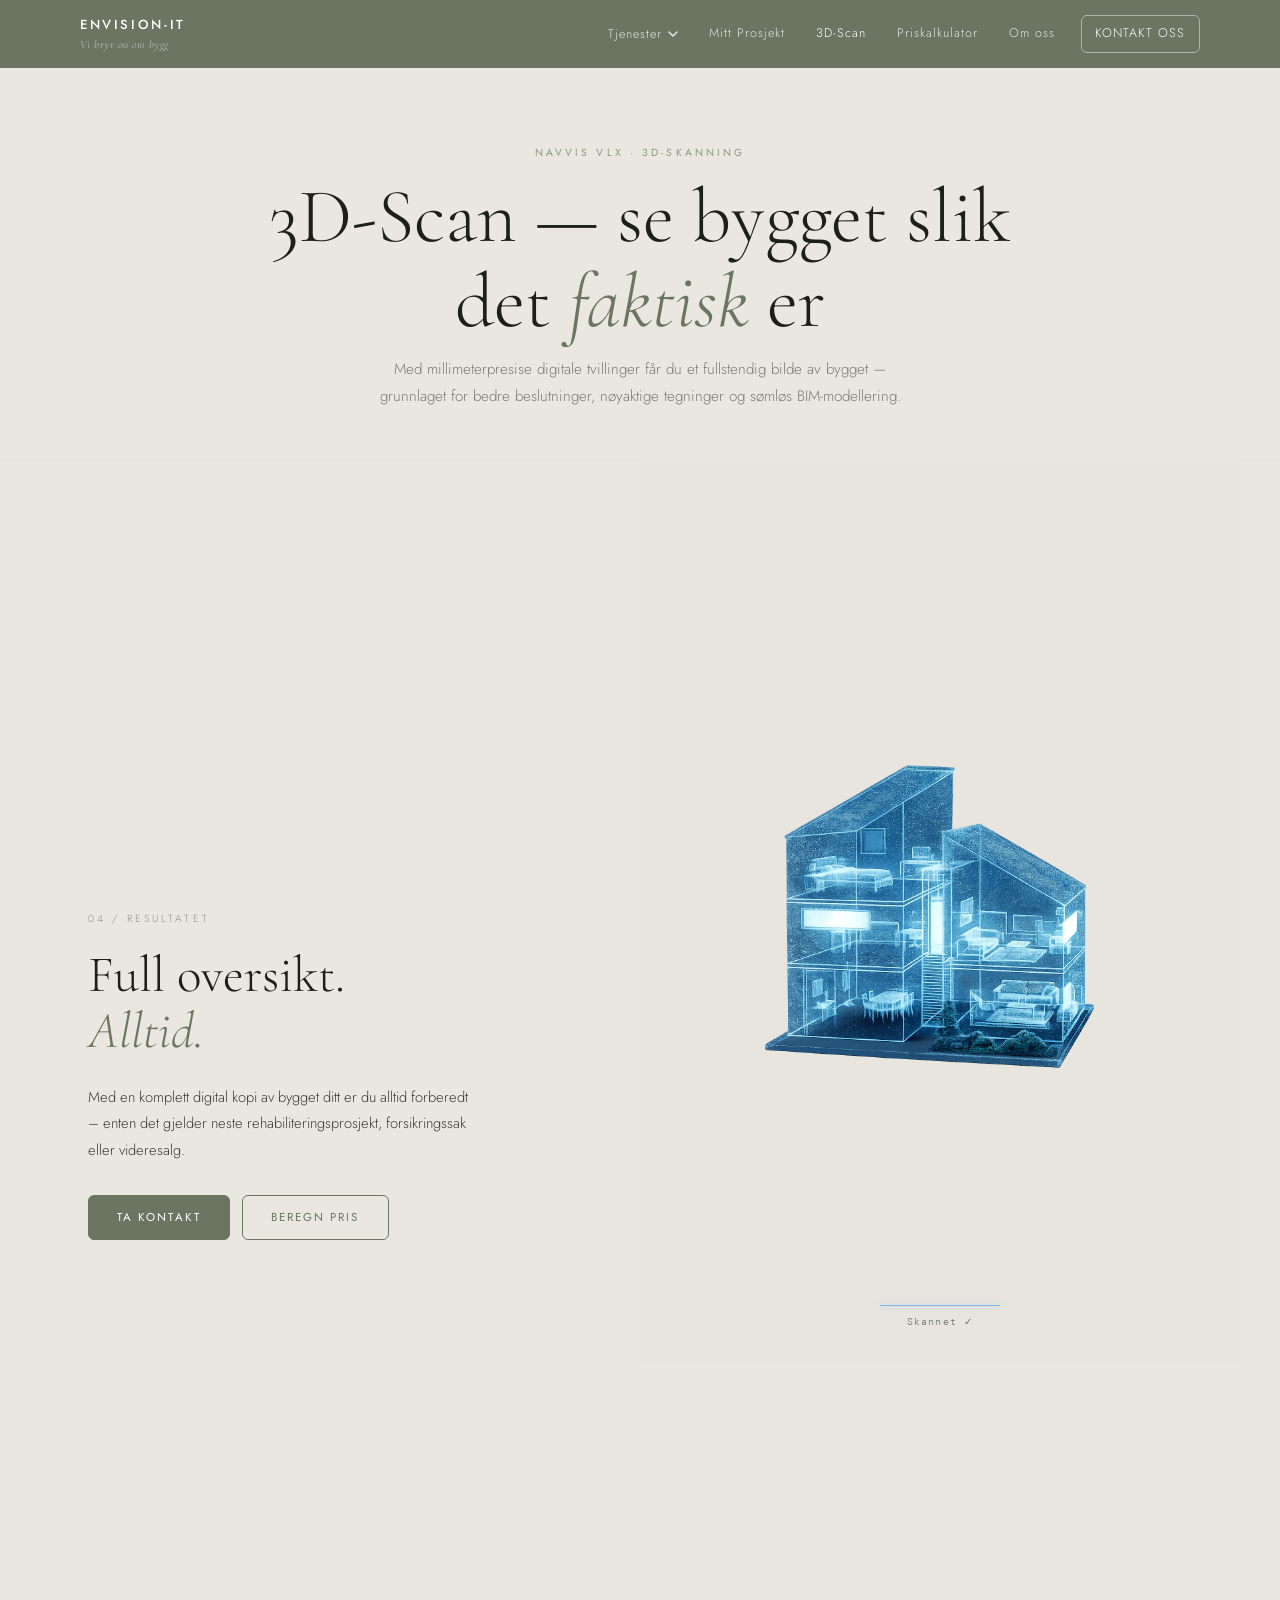
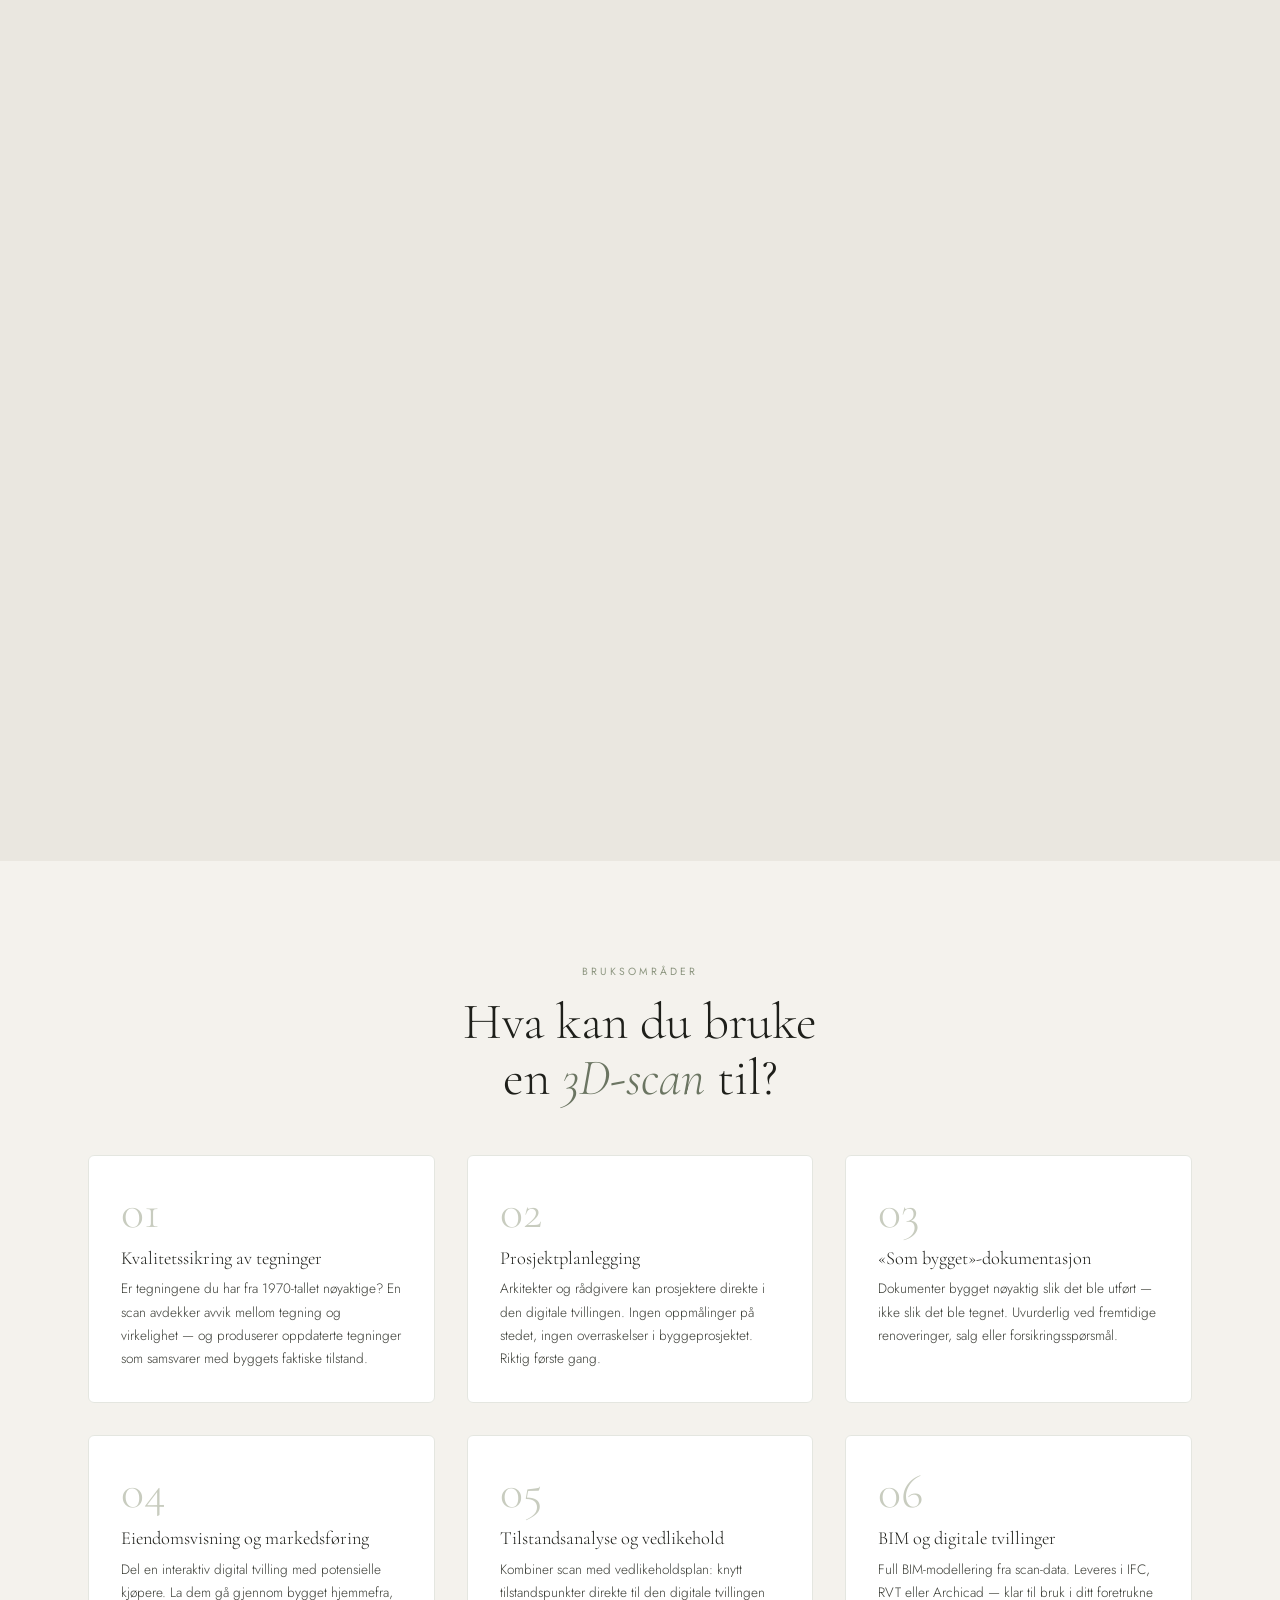
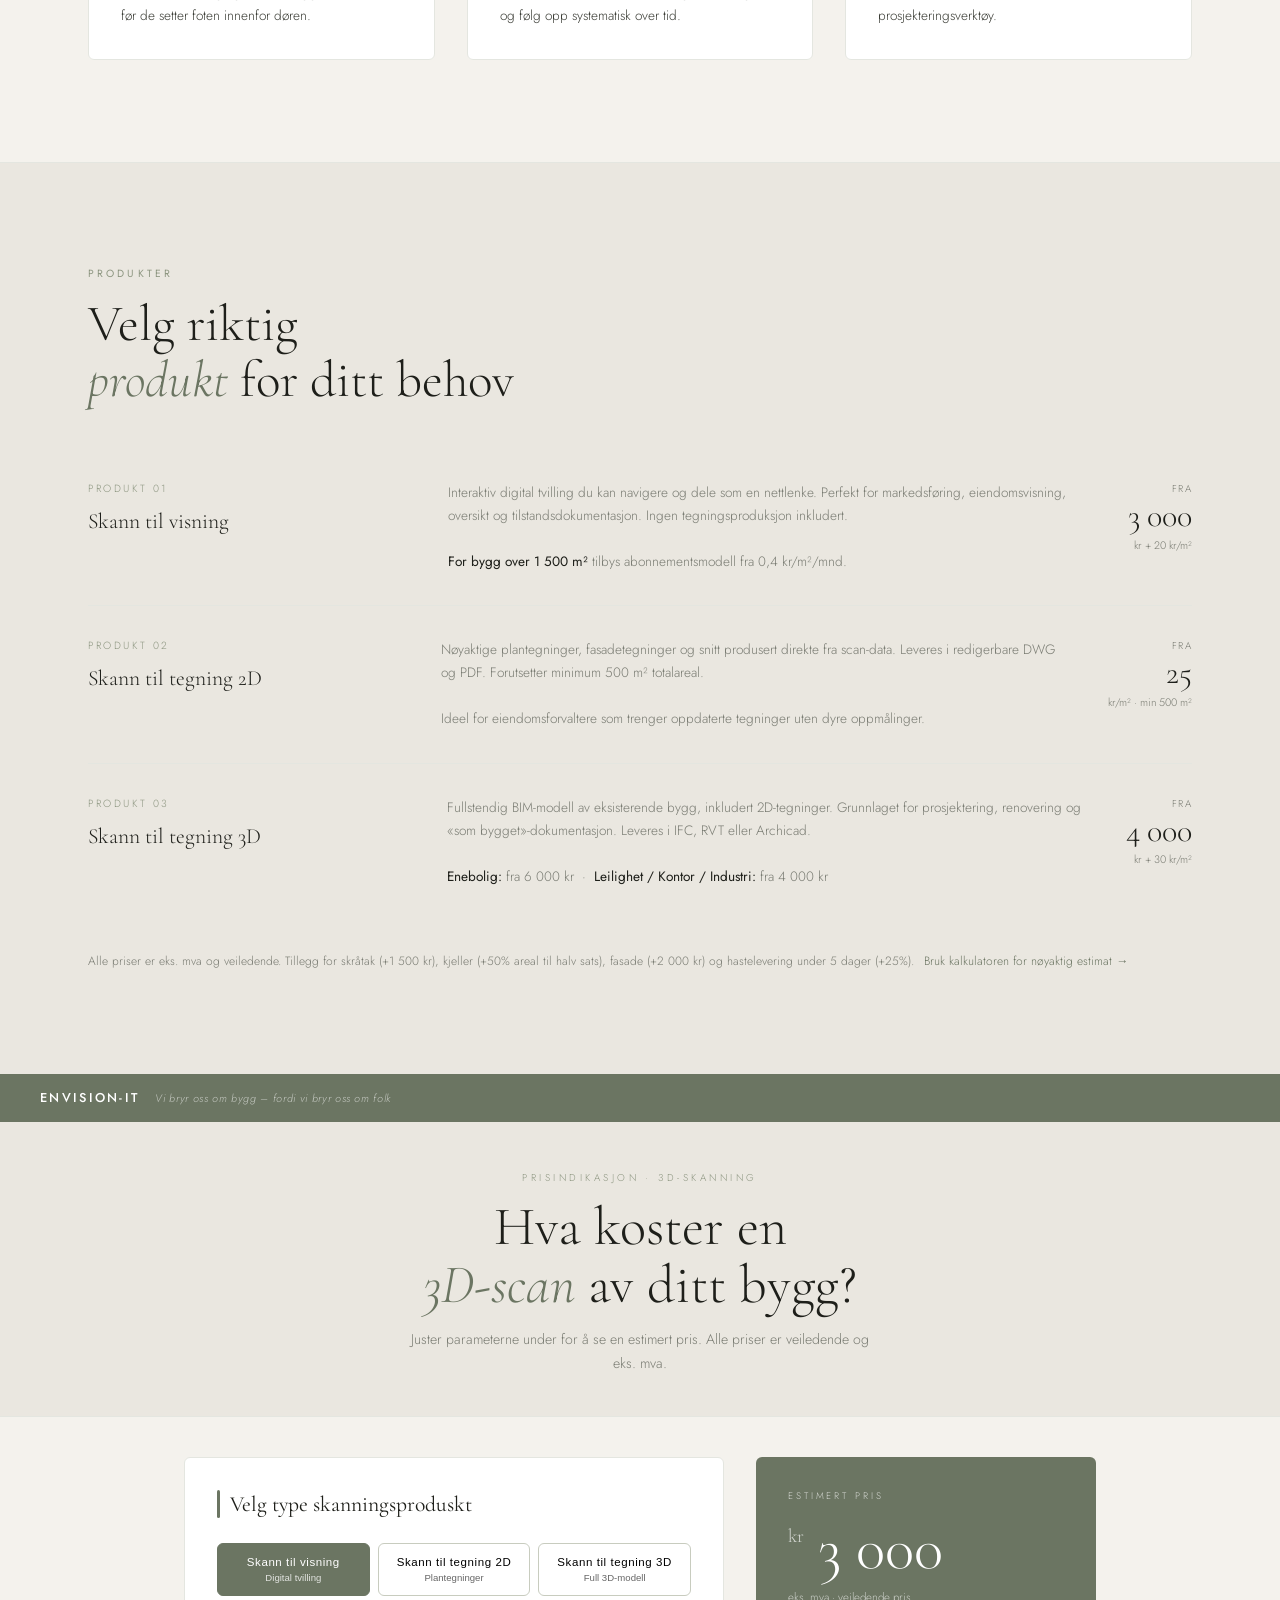
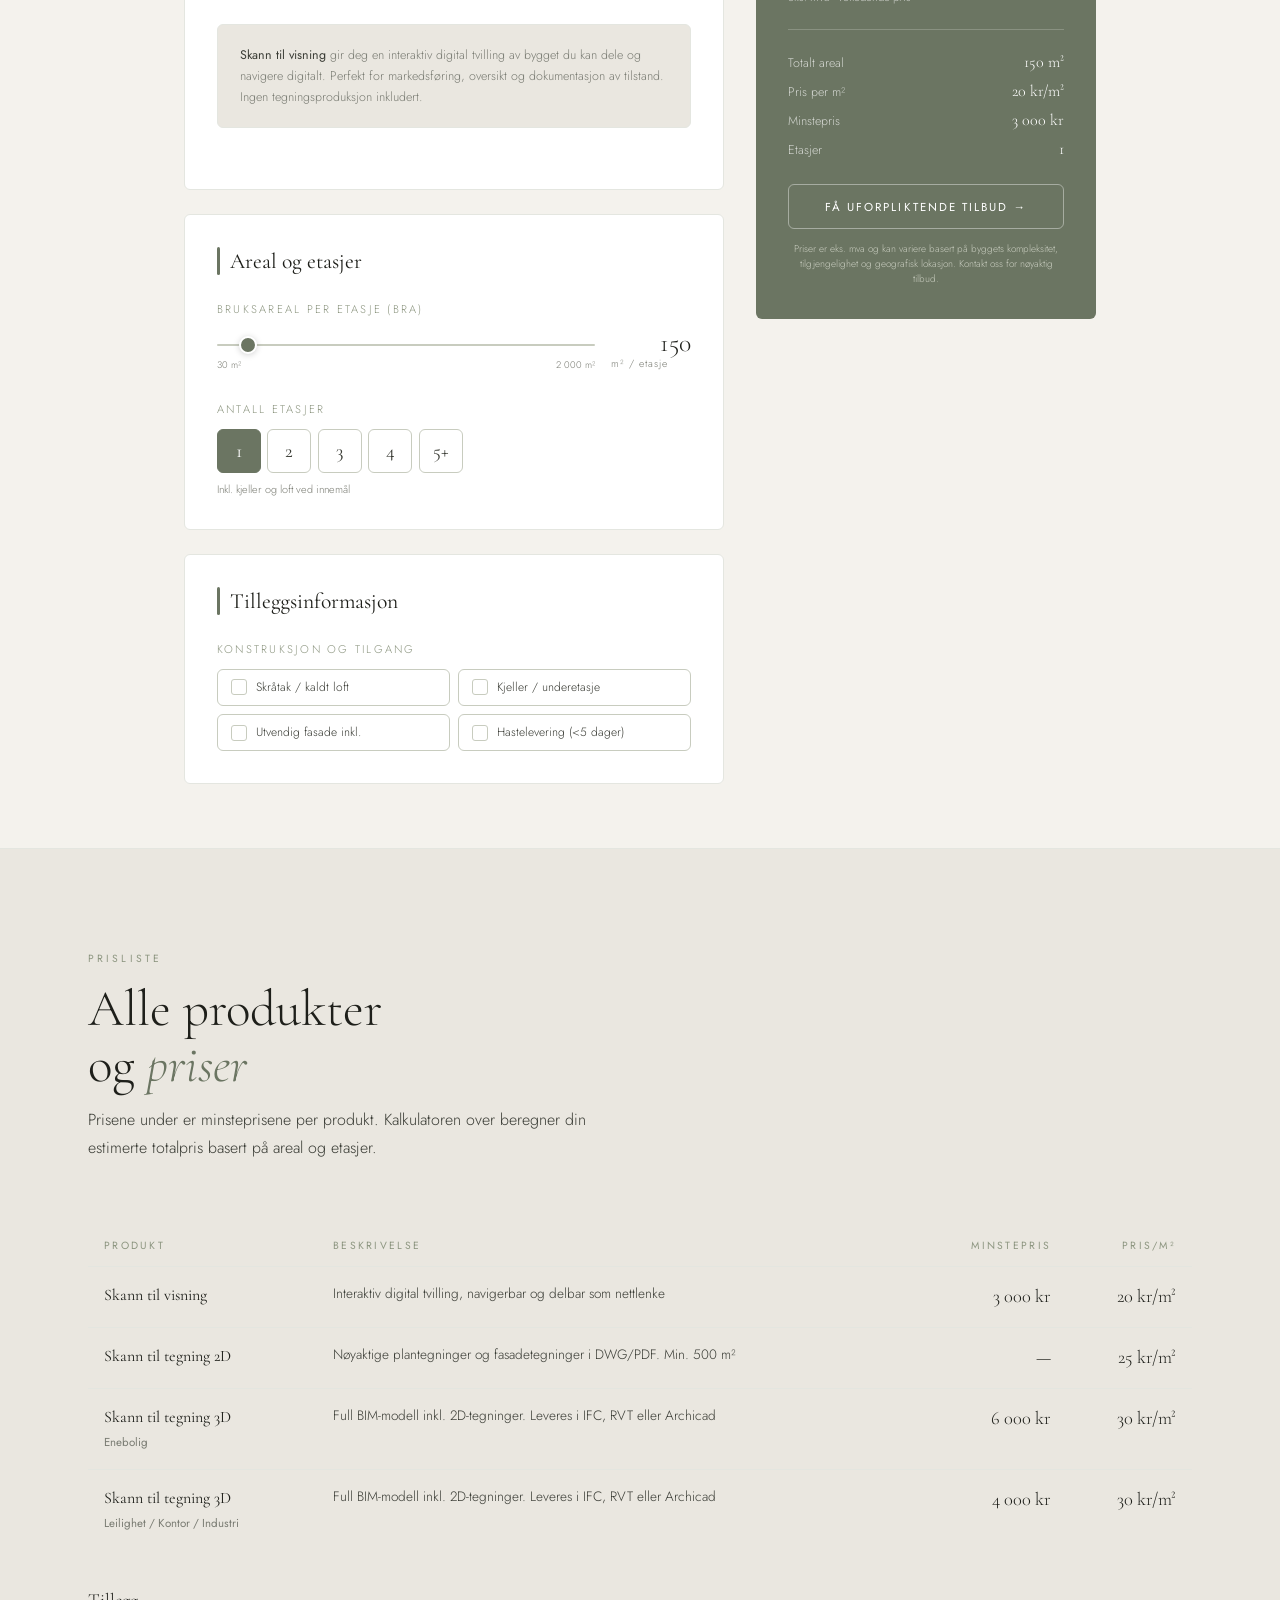
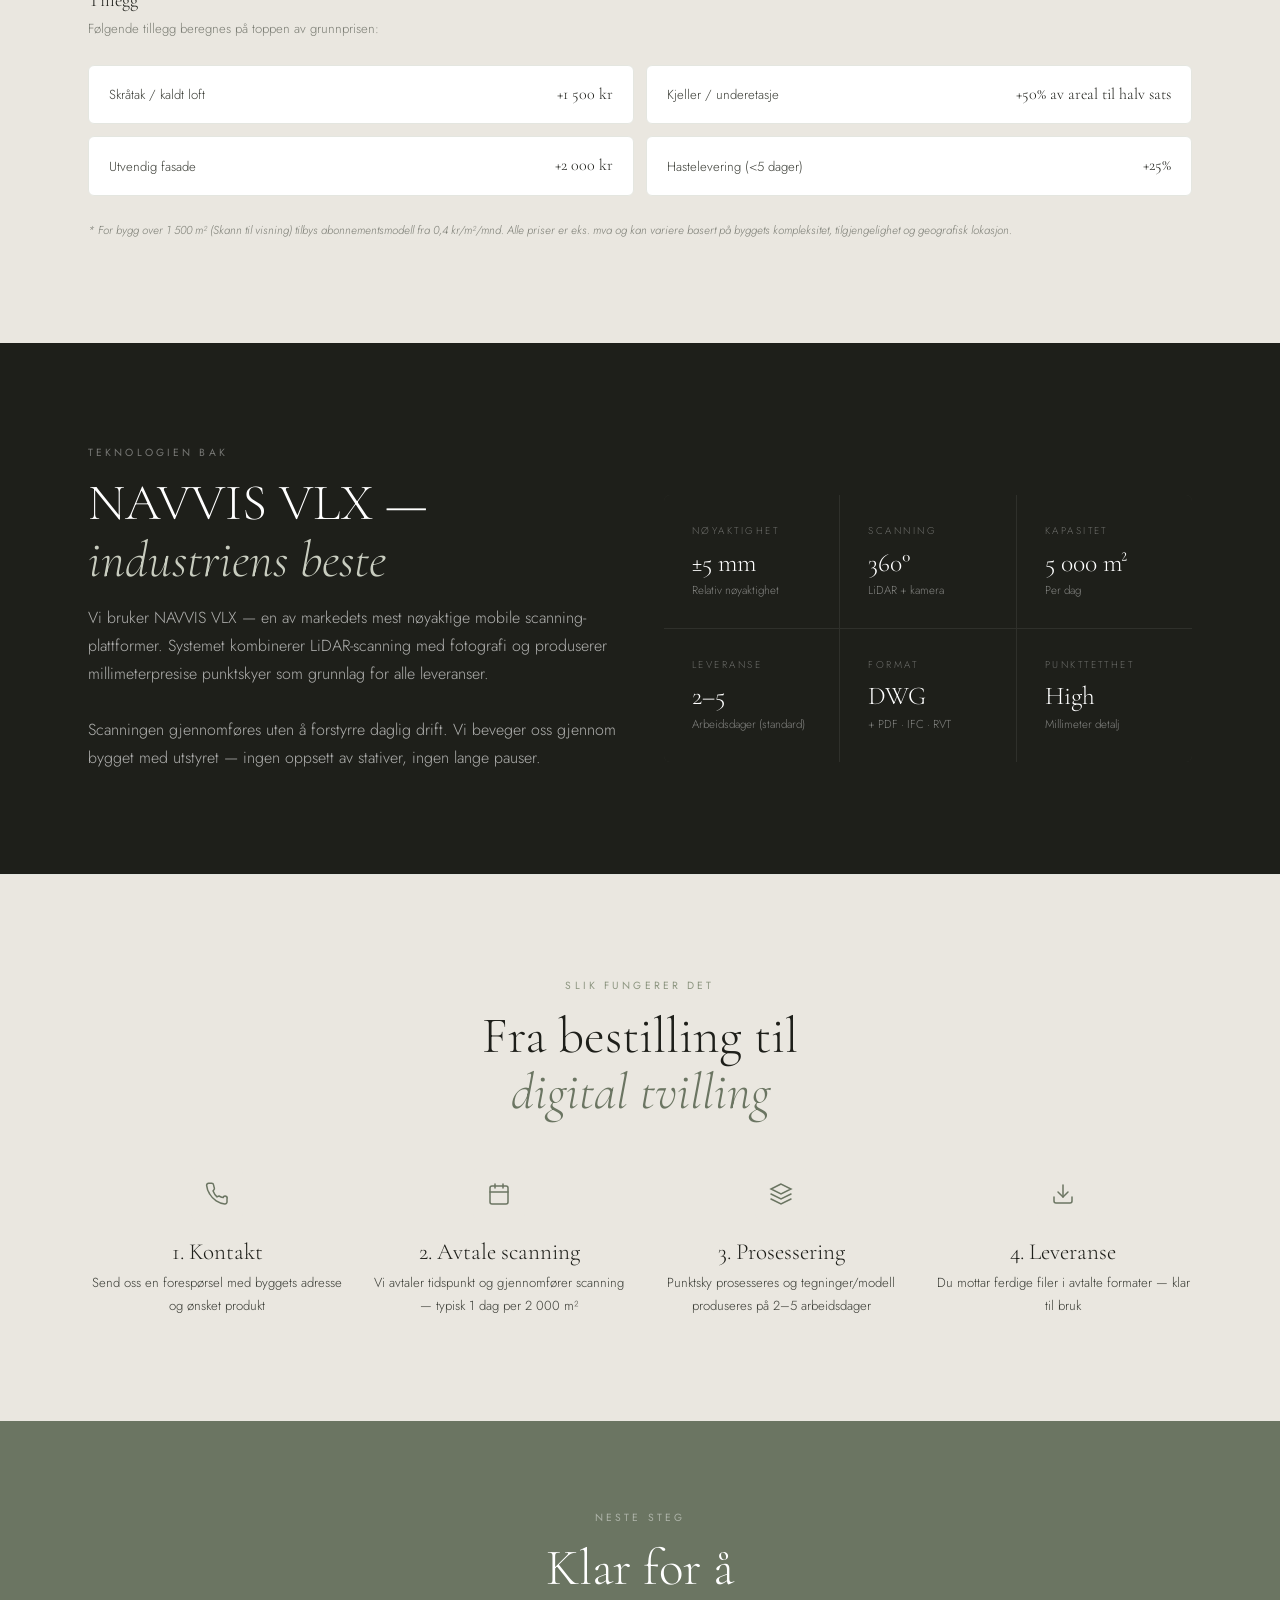
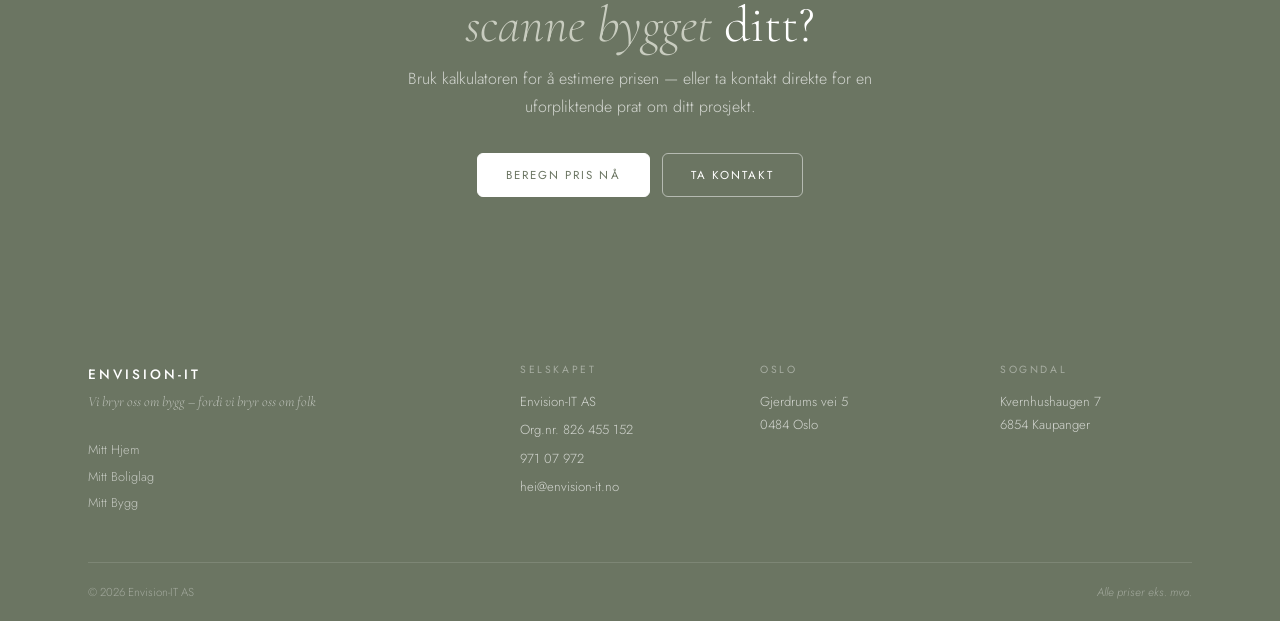
==== commit cda04eb0: "fix: add Priskalkulator to nav on 3d-scan.html (desktop + mobile) Co-Authored-By: Claude Sonnet 4.6 " ====
--- a/3d-scan.html
+++ b/3d-scan.html
@@ -554,6 +554,7 @@
       </div>
       <a href="/mitt-prosjekt.html" class="site-nav__link" data-nav-link>Mitt Prosjekt</a>
       <a href="/3d-scan.html" class="site-nav__link nav-active" data-nav-link>3D-Scan</a>
+      <a href="/3d-scan.html#kalkulator" class="site-nav__link" data-nav-link role="listitem">Priskalkulator</a>
       <a href="/om-oss.html"  class="site-nav__link" data-nav-link>Om oss</a>
       <a href="/kontakt.html" class="site-nav__link site-nav__link--cta btn-outline" data-nav-link>Kontakt oss</a>
     </div>
@@ -575,6 +576,7 @@
       <a href="/mitt-prosjekt.html" class="site-nav__drawer-link" data-nav-link>Mitt Prosjekt</a>
       <span class="site-nav__drawer-section" style="margin-top:1rem">Verktøy</span>
       <a href="/3d-scan.html"  class="site-nav__drawer-link nav-active" data-nav-link>3D-Scan</a>
+      <a href="/3d-scan.html#kalkulator" class="site-nav__drawer-link" data-nav-link>Priskalkulator</a>
       <span class="site-nav__drawer-section" style="margin-top:1rem">Selskapet</span>
       <a href="/om-oss.html"  class="site-nav__drawer-link" data-nav-link>Om oss</a>
       <a href="/kontakt.html" class="site-nav__drawer-link site-nav__drawer-link--cta" data-nav-link>Kontakt oss</a>
